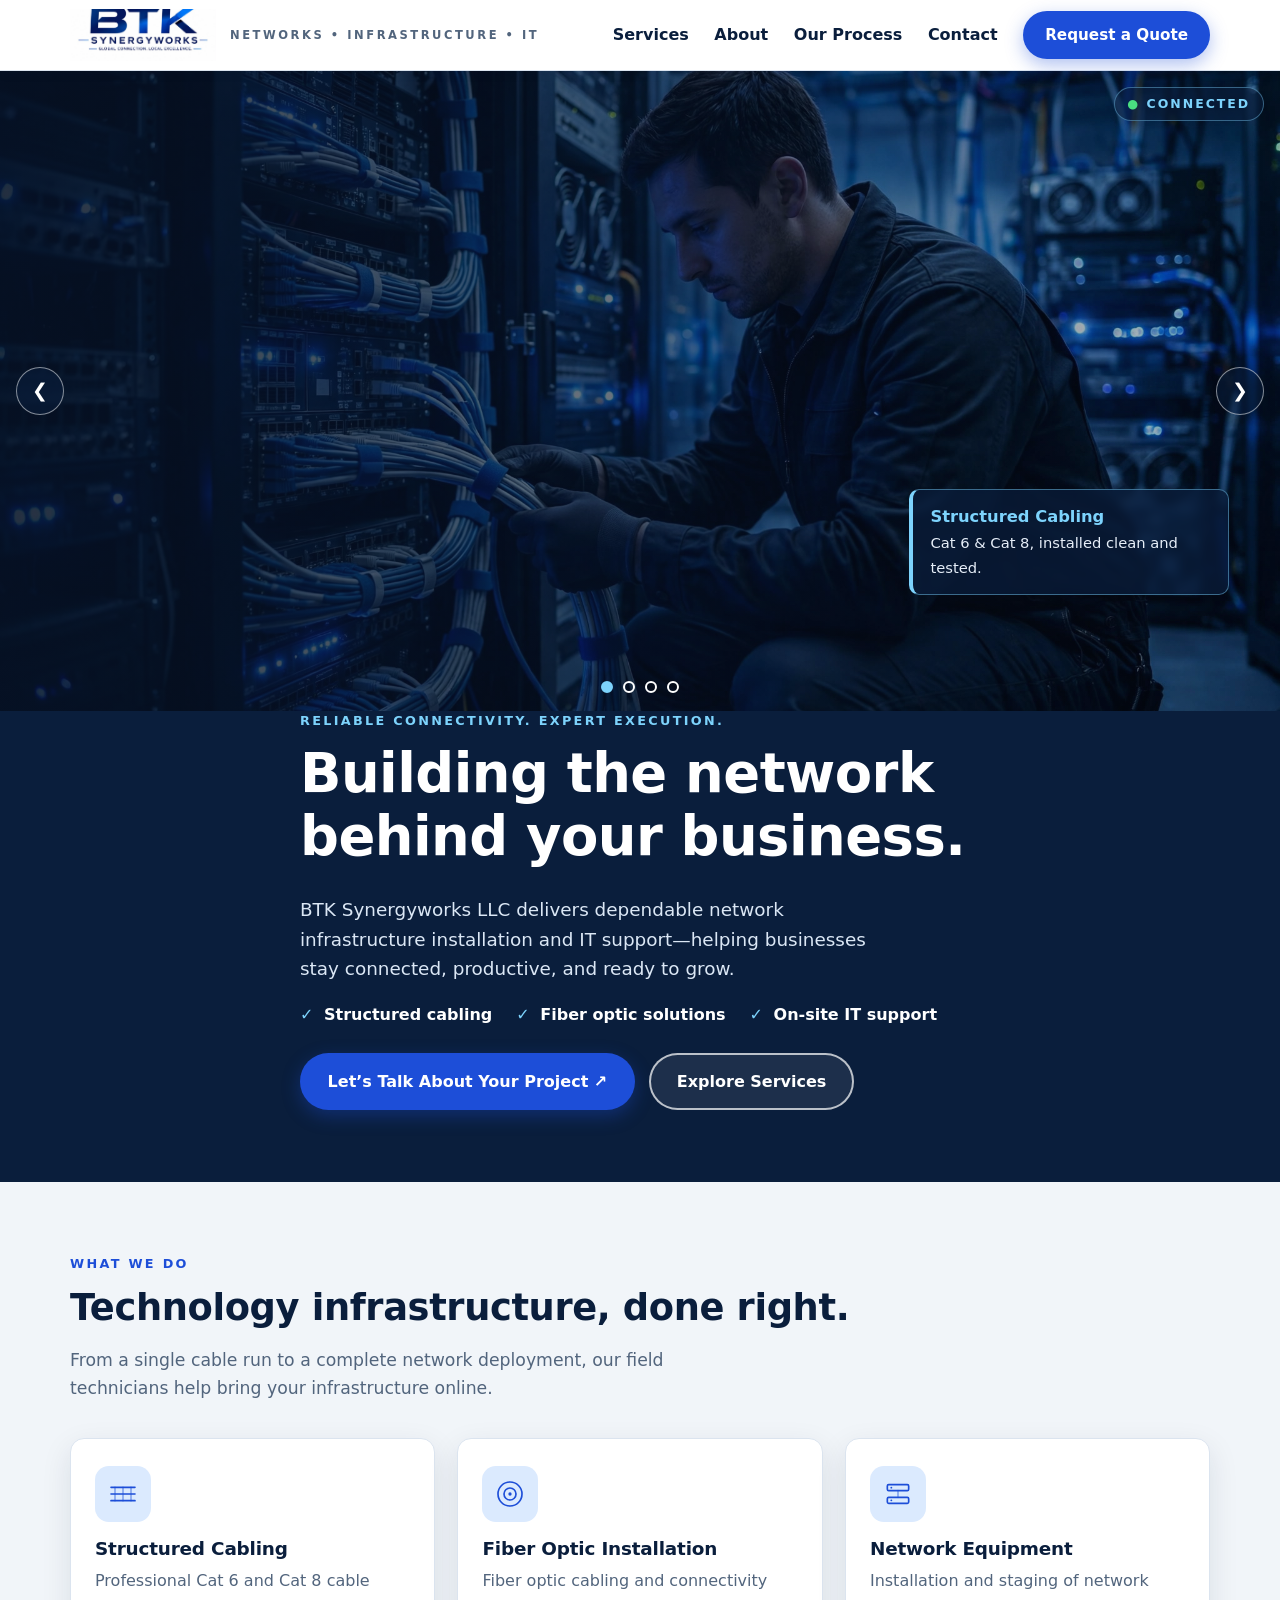
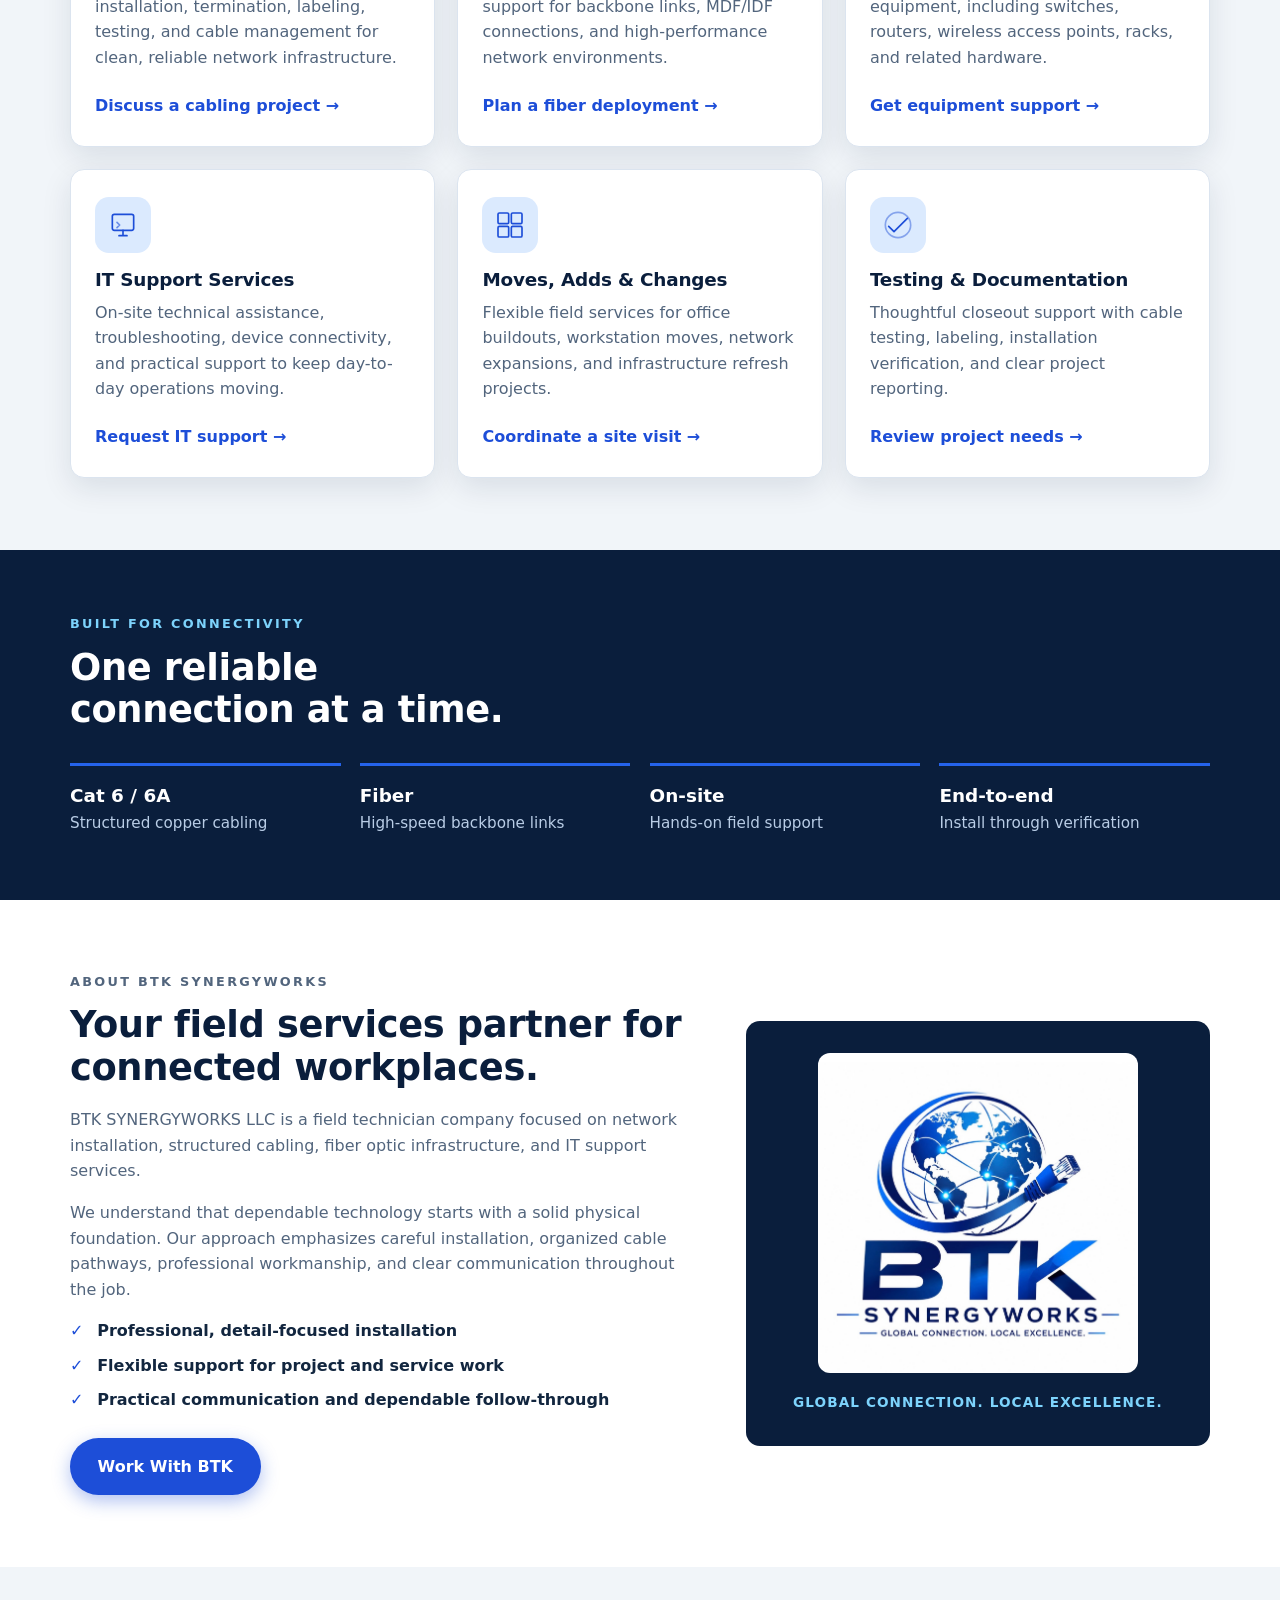
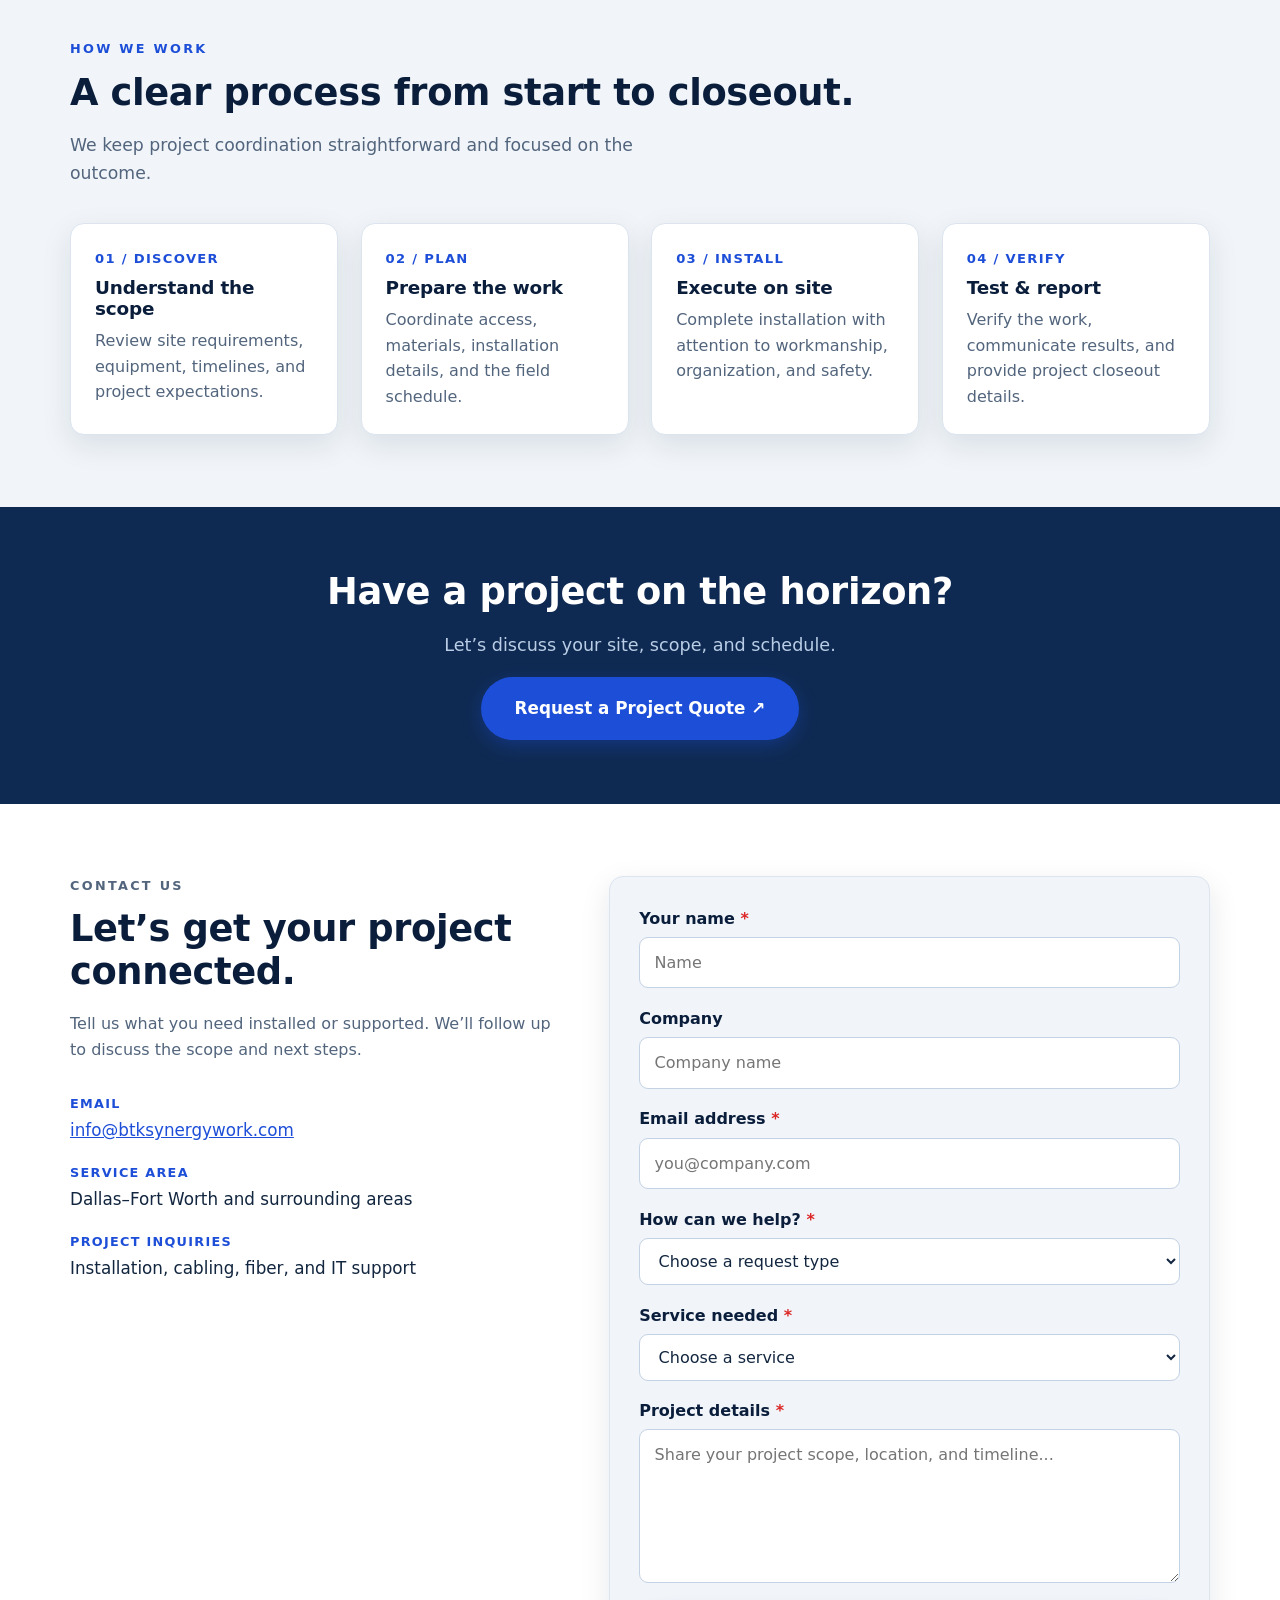
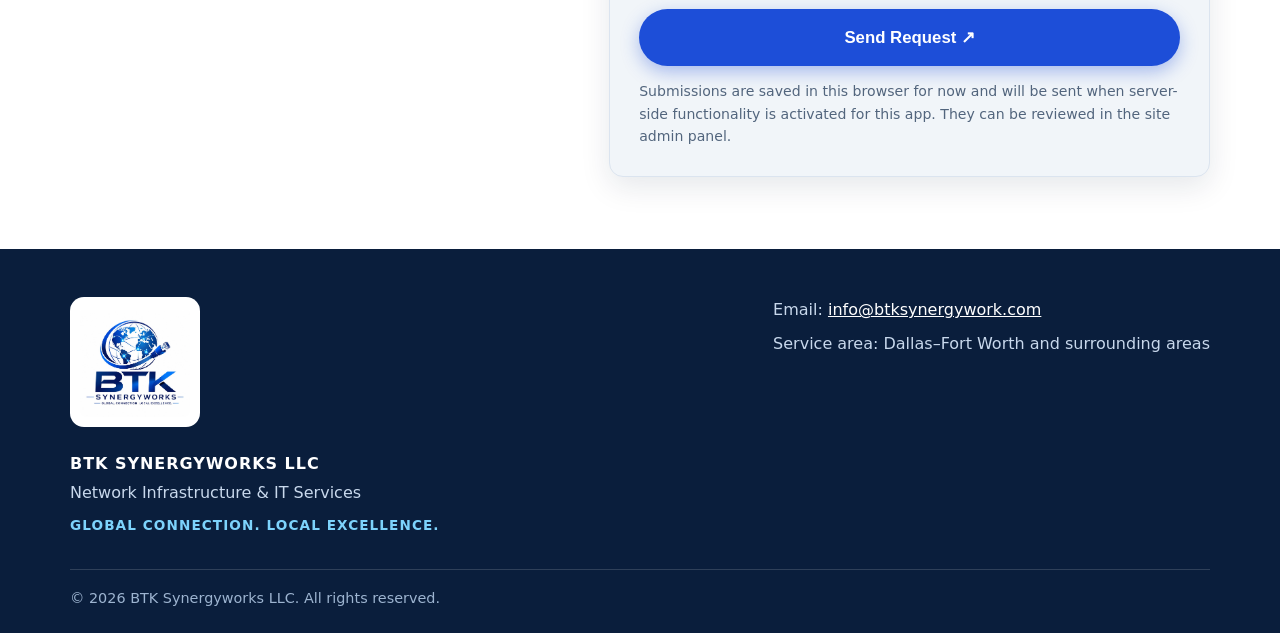
==== index.html @ c9b776c2 "Initial commit: BTK Synergy Works static site" ====
<!DOCTYPE html>
<html lang="en">
<head>
  <meta charset="UTF-8">
  <meta name="viewport" content="width=device-width, initial-scale=1.0">
  <title>BTK Synergyworks LLC | Network Infrastructure &amp; IT Services — Dallas–Fort Worth</title>
  <meta name="description" content="BTK Synergyworks LLC delivers dependable network infrastructure installation and IT support in Dallas–Fort Worth: structured cabling (Cat 6 &amp; Cat 8), fiber optic installation, network equipment, on-site IT support, and office moves — building the network behind your business.">
  <link rel="canonical" href="https://btk.onrender.com/">
  <meta name="robots" content="index, follow">
  <meta name="theme-color" content="#0a1e3c">
  <!-- Open Graph -->
  <meta property="og:type" content="website">
  <meta property="og:site_name" content="BTK Synergyworks LLC">
  <meta property="og:title" content="BTK Synergyworks LLC | Network Infrastructure &amp; IT Services">
  <meta property="og:description" content="Reliable connectivity. Expert execution. Structured cabling, fiber optic installation, network equipment, and on-site IT support for businesses in Dallas–Fort Worth.">
  <meta property="og:url" content="https://btk.onrender.com/">
  <meta property="og:image" content="https://btk.onrender.com/assets/btk-logo.jpg">
  <meta property="og:image:alt" content="BTK Synergyworks logo — globe with network nodes and an ethernet plug">
  <!-- Twitter -->
  <meta name="twitter:card" content="summary_large_image">
  <meta name="twitter:title" content="BTK Synergyworks LLC | Network Infrastructure &amp; IT Services">
  <meta name="twitter:description" content="Reliable connectivity. Expert execution. Structured cabling, fiber optic installation, network equipment, and on-site IT support for businesses in Dallas–Fort Worth.">
  <meta name="twitter:image" content="https://btk.onrender.com/assets/btk-logo.jpg">
  <!-- Icons -->
  <link rel="icon" type="image/png" sizes="48x48" href="/assets/favicon.png">
  <link rel="apple-touch-icon" sizes="180x180" href="/assets/apple-touch-icon.png">
  <!-- Hero image preload (first carousel slide) -->
  <link rel="preload" as="image" href="/assets/hero-cabling.jpg">
  <link rel="stylesheet" href="/styles.css">
  <script type="application/ld+json">
  {
    "@context": "https://schema.org",
    "@type": "ProfessionalService",
    "name": "BTK Synergyworks LLC",
    "description": "Network infrastructure installation and IT support: structured cabling, fiber optic installation, network equipment installation, on-site IT support, moves/adds/changes, and testing & documentation.",
    "url": "https://btk.onrender.com/",
    "email": "info@btksynergywork.com",
    "areaServed": {
      "@type": "City",
      "name": "Dallas–Fort Worth"
    },
    "serviceType": [
      "Structured Cabling",
      "Fiber Optic Installation",
      "Network Equipment Installation",
      "IT Support Services",
      "Moves, Adds & Changes",
      "Testing & Documentation"
    ],
    "slogan": "Global Connection. Local Excellence."
  }
  </script>
</head>
<body>
  <a class="skip-link" href="#home">Skip to content</a>

  <!-- ============ HEADER ============ -->
  <header class="site-header" id="top">
    <div class="container header-inner">
      <a class="brand" href="#home" aria-label="BTK Synergyworks — back to top">
        <img src="/assets/btk-logo-header.png" alt="BTK Synergyworks — Global Connection. Local Excellence." width="258" height="92">
        <span class="brand-tagline">Networks &bull; Infrastructure &bull; IT</span>
      </a>
      <button class="nav-toggle" type="button" aria-expanded="false" aria-controls="main-nav" aria-label="Toggle navigation">
        <span></span><span></span><span></span>
      </button>
      <nav class="main-nav" id="main-nav" aria-label="Main navigation">
        <a href="#services">Services</a>
        <a href="#about">About</a>
        <a href="#process">Our Process</a>
        <a href="#contact">Contact</a>
        <a class="btn btn-primary nav-cta" href="#contact">Request a Quote</a>
      </nav>
    </div>
  </header>

  <!-- ============ HERO / CAROUSEL ============ -->
  <section class="hero" id="home" aria-label="Introduction">
    <div class="carousel" id="hero-carousel" aria-roledescription="carousel" aria-label="BTK Synergyworks services in pictures">
      <div class="carousel-track" id="carousel-track">
        <figure class="carousel-slide is-active" data-slide="0" aria-roledescription="slide" aria-label="1 of 4">
          <img src="/assets/hero-cabling.jpg" alt="Technician installing structured cabling in a modern data room" width="2048" height="1152" fetchpriority="high">
          <figcaption class="slide-callout">
            <strong>Structured Cabling</strong>
            <span>Cat 6 &amp; Cat 8, installed clean and tested.</span>
          </figcaption>
        </figure>
        <figure class="carousel-slide" data-slide="1" aria-roledescription="slide" aria-label="2 of 4">
          <img src="/assets/hero-fiber.jpg" alt="Glowing fiber optic cables with blue light streaks" width="2048" height="1152" loading="lazy">
          <figcaption class="slide-callout">
            <strong>Fiber Optic Installation</strong>
            <span>High-speed backbone links, done right.</span>
          </figcaption>
        </figure>
        <figure class="carousel-slide" data-slide="2" aria-roledescription="slide" aria-label="3 of 4">
          <img src="/assets/hero-racks.jpg" alt="Network server racks with blinking equipment" width="2048" height="1152" loading="lazy">
          <figcaption class="slide-callout">
            <strong>Network Equipment</strong>
            <span>Switches, routers &amp; access points, staged and installed.</span>
          </figcaption>
        </figure>
        <figure class="carousel-slide" data-slide="3" aria-roledescription="slide" aria-label="4 of 4">
          <img src="/assets/hero-support.jpg" alt="IT support technician helping a colleague at a workstation" width="1920" height="1080" loading="lazy">
          <figcaption class="slide-callout">
            <strong>IT Support Services</strong>
            <span>On-site help that keeps work moving.</span>
          </figcaption>
        </figure>
      </div>
      <button class="carousel-arrow carousel-prev" type="button" aria-label="Previous slide">&#10094;</button>
      <button class="carousel-arrow carousel-next" type="button" aria-label="Next slide">&#10095;</button>
      <div class="carousel-dots" role="tablist" aria-label="Choose slide">
        <button type="button" class="carousel-dot is-active" role="tab" aria-selected="true" aria-label="Slide 1: Structured Cabling" data-slide="0"></button>
        <button type="button" class="carousel-dot" role="tab" aria-selected="false" aria-label="Slide 2: Fiber Optic Installation" data-slide="1"></button>
        <button type="button" class="carousel-dot" role="tab" aria-selected="false" aria-label="Slide 3: Network Equipment" data-slide="2"></button>
        <button type="button" class="carousel-dot" role="tab" aria-selected="false" aria-label="Slide 4: IT Support Services" data-slide="3"></button>
      </div>
      <div class="carousel-status" aria-live="polite">
        <span class="connected-dot" aria-hidden="true">&#9679;</span> CONNECTED
      </div>
    </div>

    <div class="hero-content container">
      <p class="eyebrow eyebrow-light">Reliable connectivity. Expert execution.</p>
      <h1>Building the network behind your business.</h1>
      <p class="hero-intro">BTK Synergyworks LLC delivers dependable network infrastructure installation and IT support&mdash;helping businesses stay connected, productive, and ready to grow.</p>
      <ul class="hero-checklist">
        <li>Structured cabling</li>
        <li>Fiber optic solutions</li>
        <li>On-site IT support</li>
      </ul>
      <div class="hero-actions">
        <a class="btn btn-primary" href="#contact">Let&rsquo;s Talk About Your Project &#8599;</a>
        <a class="btn btn-ghost" href="#services">Explore Services</a>
      </div>
    </div>
  </section>

  <!-- ============ SERVICES ============ -->
  <section class="section services" id="services" aria-labelledby="services-heading">
    <div class="container">
      <p class="eyebrow">What we do</p>
      <h2 id="services-heading">Technology infrastructure, done right.</h2>
      <p class="section-intro">From a single cable run to a complete network deployment, our field technicians help bring your infrastructure online.</p>

      <div class="service-grid">
        <article class="service-card">
          <div class="service-icon" aria-hidden="true">
            <svg viewBox="0 0 48 48" fill="none" stroke="currentColor" stroke-width="2.5" stroke-linecap="round" stroke-linejoin="round"><path d="M6 14h36M6 24h36M6 34h36"/><path d="M12 14v20M24 14v20M36 14v20" opacity=".45"/></svg>
          </div>
          <h3>Structured Cabling</h3>
          <p>Professional Cat 6 and Cat 8 cable installation, termination, labeling, testing, and cable management for clean, reliable network infrastructure.</p>
          <a class="text-link" href="#contact">Discuss a cabling project &rarr;</a>
        </article>

        <article class="service-card">
          <div class="service-icon" aria-hidden="true">
            <svg viewBox="0 0 48 48" fill="none" stroke="currentColor" stroke-width="2.5" stroke-linecap="round" stroke-linejoin="round"><circle cx="24" cy="24" r="18"/><circle cx="24" cy="24" r="9"/><circle cx="24" cy="24" r="2.5" fill="currentColor" stroke="none"/></svg>
          </div>
          <h3>Fiber Optic Installation</h3>
          <p>Fiber optic cabling and connectivity support for backbone links, MDF/IDF connections, and high-performance network environments.</p>
          <a class="text-link" href="#contact">Plan a fiber deployment &rarr;</a>
        </article>

        <article class="service-card">
          <div class="service-icon" aria-hidden="true">
            <svg viewBox="0 0 48 48" fill="none" stroke="currentColor" stroke-width="2.5" stroke-linecap="round" stroke-linejoin="round"><rect x="8" y="10" width="32" height="9" rx="2"/><rect x="8" y="29" width="32" height="9" rx="2"/><circle cx="14" cy="14.5" r="1.4" fill="currentColor" stroke="none"/><circle cx="14" cy="33.5" r="1.4" fill="currentColor" stroke="none"/><path d="M24 19v10" opacity=".45"/></svg>
          </div>
          <h3>Network Equipment</h3>
          <p>Installation and staging of network equipment, including switches, routers, wireless access points, racks, and related hardware.</p>
          <a class="text-link" href="#contact">Get equipment support &rarr;</a>
        </article>

        <article class="service-card">
          <div class="service-icon" aria-hidden="true">
            <svg viewBox="0 0 48 48" fill="none" stroke="currentColor" stroke-width="2.5" stroke-linecap="round" stroke-linejoin="round"><rect x="8" y="8" width="32" height="24" rx="3"/><path d="M18 40h12M24 32v8"/><path d="M15 20l4 4-4 4" opacity=".6"/></svg>
          </div>
          <h3>IT Support Services</h3>
          <p>On-site technical assistance, troubleshooting, device connectivity, and practical support to keep day-to-day operations moving.</p>
          <a class="text-link" href="#contact">Request IT support &rarr;</a>
        </article>

        <article class="service-card">
          <div class="service-icon" aria-hidden="true">
            <svg viewBox="0 0 48 48" fill="none" stroke="currentColor" stroke-width="2.5" stroke-linecap="round" stroke-linejoin="round"><rect x="6" y="6" width="16" height="16" rx="2"/><rect x="26" y="6" width="16" height="16" rx="2"/><rect x="6" y="26" width="16" height="16" rx="2"/><rect x="26" y="26" width="16" height="16" rx="2"/></svg>
          </div>
          <h3>Moves, Adds &amp; Changes</h3>
          <p>Flexible field services for office buildouts, workstation moves, network expansions, and infrastructure refresh projects.</p>
          <a class="text-link" href="#contact">Coordinate a site visit &rarr;</a>
        </article>

        <article class="service-card">
          <div class="service-icon" aria-hidden="true">
            <svg viewBox="0 0 48 48" fill="none" stroke="currentColor" stroke-width="2.5" stroke-linecap="round" stroke-linejoin="round"><path d="M10 26l8 8 20-20"/><circle cx="24" cy="24" r="19" opacity=".45"/></svg>
          </div>
          <h3>Testing &amp; Documentation</h3>
          <p>Thoughtful closeout support with cable testing, labeling, installation verification, and clear project reporting.</p>
          <a class="text-link" href="#contact">Review project needs &rarr;</a>
        </article>
      </div>
    </div>
  </section>

  <!-- ============ FEATURE STRIP ============ -->
  <section class="feature-strip" aria-label="Built for connectivity">
    <div class="container">
      <p class="eyebrow eyebrow-light">Built for connectivity</p>
      <h2>One reliable<br>connection at a time.</h2>
      <ul class="feature-list">
        <li><strong>Cat 6 / 6A</strong><span>Structured copper cabling</span></li>
        <li><strong>Fiber</strong><span>High-speed backbone links</span></li>
        <li><strong>On-site</strong><span>Hands-on field support</span></li>
        <li><strong>End-to-end</strong><span>Install through verification</span></li>
      </ul>
    </div>
  </section>

  <!-- ============ ABOUT ============ -->
  <section class="section about" id="about" aria-labelledby="about-heading">
    <div class="container about-grid">
      <div class="about-copy">
        <p class="eyebrow">About BTK Synergyworks</p>
        <h2 id="about-heading">Your field services partner for connected workplaces.</h2>
        <p>BTK SYNERGYWORKS LLC is a field technician company focused on network installation, structured cabling, fiber optic infrastructure, and IT support services.</p>
        <p>We understand that dependable technology starts with a solid physical foundation. Our approach emphasizes careful installation, organized cable pathways, professional workmanship, and clear communication throughout the job.</p>
        <ul class="check-list">
          <li>Professional, detail-focused installation</li>
          <li>Flexible support for project and service work</li>
          <li>Practical communication and dependable follow-through</li>
        </ul>
        <a class="btn btn-primary" href="#contact">Work With BTK</a>
      </div>
      <div class="about-visual" aria-hidden="true">
        <img class="about-logo" src="/assets/btk-logo.jpg" alt="" width="516" height="516">
        <p class="about-motto">Global Connection. Local Excellence.</p>
      </div>
    </div>
  </section>

  <!-- ============ PROCESS ============ -->
  <section class="section process" id="process" aria-labelledby="process-heading">
    <div class="container">
      <p class="eyebrow">How we work</p>
      <h2 id="process-heading">A clear process from start to closeout.</h2>
      <p class="section-intro">We keep project coordination straightforward and focused on the outcome.</p>
      <ol class="process-steps">
        <li>
          <p class="step-no">01 / Discover</p>
          <h3>Understand the scope</h3>
          <p>Review site requirements, equipment, timelines, and project expectations.</p>
        </li>
        <li>
          <p class="step-no">02 / Plan</p>
          <h3>Prepare the work</h3>
          <p>Coordinate access, materials, installation details, and the field schedule.</p>
        </li>
        <li>
          <p class="step-no">03 / Install</p>
          <h3>Execute on site</h3>
          <p>Complete installation with attention to workmanship, organization, and safety.</p>
        </li>
        <li>
          <p class="step-no">04 / Verify</p>
          <h3>Test &amp; report</h3>
          <p>Verify the work, communicate results, and provide project closeout details.</p>
        </li>
      </ol>
    </div>
  </section>

  <!-- ============ QUOTE BANNER ============ -->
  <section class="quote-banner" aria-label="Request a project quote">
    <div class="container">
      <h2>Have a project on the horizon?</h2>
      <p>Let&rsquo;s discuss your site, scope, and schedule.</p>
      <a class="btn btn-primary btn-large" href="#contact">Request a Project Quote &#8599;</a>
    </div>
  </section>

  <!-- ============ CONTACT ============ -->
  <section class="section contact" id="contact" aria-labelledby="contact-heading">
    <div class="container contact-grid">
      <div class="contact-copy">
        <p class="eyebrow">Contact us</p>
        <h2 id="contact-heading">Let&rsquo;s get your project connected.</h2>
        <p>Tell us what you need installed or supported. We&rsquo;ll follow up to discuss the scope and next steps.</p>
        <dl class="contact-info">
          <div>
            <dt>Email</dt>
            <dd><a href="mailto:info@btksynergywork.com">info@btksynergywork.com</a></dd>
          </div>
          <div>
            <dt>Service area</dt>
            <dd>Dallas&ndash;Fort Worth and surrounding areas</dd>
          </div>
          <div>
            <dt>Project inquiries</dt>
            <dd>Installation, cabling, fiber, and IT support</dd>
          </div>
        </dl>
      </div>

      <div class="form-wrap">
        <!-- Submission popup: appears above the form after a successful submit -->
        <div class="submit-popup" id="submit-popup" role="dialog" aria-modal="false" aria-labelledby="submit-popup-title" hidden>
          <div class="submit-popup-card">
            <button class="popup-close" type="button" id="popup-close" aria-label="Close">&times;</button>
            <h3 id="submit-popup-title">Request received</h3>
            <p class="popup-note">This is what will be submitted when server-side functionality is activated for this app.</p>
            <dl class="popup-summary" id="popup-summary"></dl>
          </div>
        </div>

        <form id="contact-form" novalidate>
          <div class="field">
            <label for="f-name">Your name <span class="required" aria-hidden="true">*</span></label>
            <input type="text" id="f-name" name="name" placeholder="Name" required autocomplete="name">
            <p class="field-error" id="err-name" hidden>Please enter your name.</p>
          </div>
          <div class="field">
            <label for="f-company">Company</label>
            <input type="text" id="f-company" name="company" placeholder="Company name" autocomplete="organization">
          </div>
          <div class="field">
            <label for="f-email">Email address <span class="required" aria-hidden="true">*</span></label>
            <input type="email" id="f-email" name="email" placeholder="you@company.com" required autocomplete="email">
            <p class="field-error" id="err-email" hidden>Please enter a valid email address.</p>
          </div>
          <div class="field">
            <label for="f-type">How can we help? <span class="required" aria-hidden="true">*</span></label>
            <select id="f-type" name="requestType" required>
              <option value="" disabled selected>Choose a request type</option>
              <option value="Request a quote">Request a quote</option>
              <option value="Project inquiry">Project inquiry</option>
            </select>
            <p class="field-error" id="err-type" hidden>Please choose a request type.</p>
          </div>
          <div class="field">
            <label for="f-service">Service needed <span class="required" aria-hidden="true">*</span></label>
            <select id="f-service" name="service" required>
              <option value="" disabled selected>Choose a service</option>
              <option value="Structured cabling">Structured cabling</option>
              <option value="Fiber optic installation">Fiber optic installation</option>
              <option value="Network equipment installation">Network equipment installation</option>
              <option value="IT support">IT support</option>
              <option value="Other / multiple services">Other / multiple services</option>
            </select>
            <p class="field-error" id="err-service" hidden>Please choose a service.</p>
          </div>
          <div class="field">
            <label for="f-details">Project details <span class="required" aria-hidden="true">*</span></label>
            <textarea id="f-details" name="details" rows="5" placeholder="Share your project scope, location, and timeline..." required></textarea>
            <p class="field-error" id="err-details" hidden>Please share a few project details.</p>
          </div>
          <button class="btn btn-primary btn-large btn-block" type="submit">Send Request &#8599;</button>
          <p class="form-note">Submissions are saved in this browser for now and will be sent when server-side functionality is activated for this app. They can be reviewed in the site admin panel.</p>
        </form>
      </div>
    </div>
  </section>

  <!-- ============ FOOTER ============ -->
  <footer class="site-footer">
    <div class="container footer-inner">
      <div class="footer-brand">
        <span class="footer-logo-tile"><img src="/assets/btk-logo.jpg" alt="BTK Synergyworks logo" width="120" height="120"></span>
        <p class="footer-name">BTK SYNERGYWORKS LLC</p>
        <p class="footer-tag">Network Infrastructure &amp; IT Services</p>
        <p class="footer-motto">Global Connection. Local Excellence.</p>
      </div>
      <div class="footer-contact">
        <p>Email: <a href="mailto:info@btksynergywork.com">info@btksynergywork.com</a></p>
        <p>Service area: Dallas&ndash;Fort Worth and surrounding areas</p>
      </div>
    </div>
    <div class="container footer-legal">
      <p>&copy; 2026 BTK Synergyworks LLC. All rights reserved.</p>
    </div>
  </footer>

  <script src="/main.js" defer></script>
</body>
</html>
---- styles.css ----
/* BTK Synergyworks LLC — btk.onrender.com
   Palette: deep navy #0a1e3c, navy #0f2a52, royal blue #1d4ed8 / #2563eb,
   sky accent #7dd3fc, page background #f1f5f9, borders #dbe4ef. */
:root {
  --navy: #0a1e3c;
  --navy-2: #0f2a52;
  --navy-3: #123a6d;
  --royal: #1d4ed8;
  --royal-2: #2563eb;
  --sky: #7dd3fc;
  --sky-soft: #dbeafe;
  --ink: #12263f;
  --muted: #52657d;
  --page: #f1f5f9;
  --card: #ffffff;
  --line: #dbe4ef;
  --radius: 14px;
  --shadow: 0 10px 30px rgba(10, 30, 60, 0.10);
  --font: "Segoe UI", system-ui, -apple-system, "Helvetica Neue", Arial, sans-serif;
}
* { box-sizing: border-box; }
html { scroll-behavior: smooth; }
body {
  margin: 0;
  font-family: var(--font);
  color: var(--ink);
  background: var(--page);
  line-height: 1.6;
  -webkit-text-size-adjust: 100%;
}
img { max-width: 100%; height: auto; display: block; }
a { color: var(--royal); }
h1, h2, h3 { line-height: 1.15; margin: 0 0 0.5em; color: var(--navy); letter-spacing: -0.01em; }
h1 { font-size: clamp(2.1rem, 5.2vw, 3.4rem); }
h2 { font-size: clamp(1.6rem, 3.4vw, 2.3rem); }
h3 { font-size: 1.15rem; }
p { margin: 0 0 1em; }
.container { width: min(1140px, 92%); margin: 0 auto; }
.section { padding: 4.5rem 0; }
.section-intro { color: var(--muted); max-width: 640px; font-size: 1.08rem; }
.eyebrow {
  text-transform: uppercase;
  letter-spacing: 0.18em;
  font-weight: 700;
  font-size: 0.8rem;
  color: var(--royal);
  margin: 0 0 0.75rem;
}
.eyebrow-light { color: var(--sky); }
.skip-link {
  position: absolute; left: -999px; top: 0;
  background: var(--navy); color: #fff; padding: 0.6rem 1rem; z-index: 200;
}
.skip-link:focus { left: 0.5rem; top: 0.5rem; }

/* Buttons */
.btn {
  display: inline-block;
  padding: 0.85rem 1.6rem;
  border-radius: 999px;
  font-weight: 700;
  font-size: 1rem;
  text-decoration: none;
  border: 2px solid transparent;
  cursor: pointer;
  transition: transform 0.15s ease, box-shadow 0.15s ease, background 0.15s ease;
  text-align: center;
}
.btn-primary { background: var(--royal); color: #fff; box-shadow: 0 6px 18px rgba(29, 78, 216, 0.35); }
.btn-primary:hover, .btn-primary:focus-visible { background: var(--royal-2); transform: translateY(-2px); }
.btn-ghost { border-color: rgba(255, 255, 255, 0.7); color: #fff; background: rgba(255, 255, 255, 0.08); }
.btn-ghost:hover, .btn-ghost:focus-visible { background: rgba(255, 255, 255, 0.18); }
.btn-large { padding: 1rem 2rem; font-size: 1.05rem; }
.btn-block { width: 100%; }
.text-link { font-weight: 700; text-decoration: none; }
.text-link:hover { text-decoration: underline; }
:focus-visible { outline: 3px solid var(--sky); outline-offset: 2px; }

/* Header */
.site-header {
  position: sticky; top: 0; z-index: 100;
  background: #fff;
  border-bottom: 1px solid var(--line);
  box-shadow: 0 2px 12px rgba(10, 30, 60, 0.06);
}
.header-inner {
  display: flex; align-items: center; justify-content: space-between;
  gap: 1rem; padding-top: 0.55rem; padding-bottom: 0.55rem;
}
.brand { display: flex; align-items: center; gap: 0.85rem; text-decoration: none; }
.brand img { height: 52px; width: auto; }
.brand-tagline {
  font-size: 0.72rem; letter-spacing: 0.22em; text-transform: uppercase;
  color: var(--muted); font-weight: 700; white-space: nowrap;
}
.main-nav { display: flex; align-items: center; gap: 1.6rem; }
.main-nav a:not(.btn) { color: var(--navy); text-decoration: none; font-weight: 600; }
.main-nav a:not(.btn):hover { color: var(--royal); }
.nav-cta { padding: 0.6rem 1.25rem; font-size: 0.95rem; }
.nav-toggle {
  display: none; background: none; border: none; cursor: pointer;
  width: 44px; height: 44px; padding: 10px;
}
.nav-toggle span { display: block; height: 3px; background: var(--navy); margin: 5px 0; border-radius: 2px; }

/* Hero + carousel */
.hero { position: relative; background: var(--navy); color: #fff; overflow: hidden; }
.carousel { position: relative; height: clamp(420px, 72vh, 640px); }
.carousel-track { position: absolute; inset: 0; }
.carousel-slide {
  position: absolute; inset: 0; margin: 0;
  opacity: 0; transition: opacity 0.9s ease;
  pointer-events: none;
}
.carousel-slide.is-active { opacity: 1; pointer-events: auto; z-index: 1; }
.carousel-slide img { width: 100%; height: 100%; object-fit: cover; }
.carousel-slide::after {
  content: ""; position: absolute; inset: 0;
  background: linear-gradient(90deg, rgba(6, 18, 38, 0.88) 0%, rgba(6, 18, 38, 0.55) 55%, rgba(6, 18, 38, 0.25) 100%);
}
.slide-callout {
  position: absolute; right: 4%; bottom: 18%; z-index: 2;
  background: rgba(10, 30, 60, 0.72);
  border: 1px solid rgba(125, 211, 252, 0.45);
  border-left: 4px solid var(--sky);
  backdrop-filter: blur(4px);
  border-radius: 10px;
  padding: 0.85rem 1.1rem;
  max-width: 320px;
  color: #fff;
}
.slide-callout strong { display: block; font-size: 1.02rem; color: var(--sky); }
.slide-callout span { font-size: 0.92rem; color: #e6eef8; }
.carousel-arrow {
  position: absolute; top: 50%; transform: translateY(-50%); z-index: 3;
  width: 48px; height: 48px; border-radius: 50%;
  border: 1px solid rgba(255, 255, 255, 0.5);
  background: rgba(10, 30, 60, 0.55); color: #fff;
  font-size: 1.2rem; cursor: pointer;
}
.carousel-arrow:hover { background: var(--royal); }
.carousel-prev { left: 16px; }
.carousel-next { right: 16px; }
.carousel-dots {
  position: absolute; bottom: 18px; left: 50%; transform: translateX(-50%);
  display: flex; gap: 10px; z-index: 3;
}
.carousel-dot {
  width: 12px; height: 12px; border-radius: 50%;
  border: 2px solid #fff; background: transparent; cursor: pointer; padding: 0;
}
.carousel-dot.is-active { background: var(--sky); border-color: var(--sky); }
.carousel-status {
  position: absolute; top: 16px; right: 16px; z-index: 3;
  background: rgba(10, 30, 60, 0.6); color: var(--sky);
  font-size: 0.78rem; font-weight: 700; letter-spacing: 0.16em;
  padding: 0.4rem 0.8rem; border-radius: 999px;
  border: 1px solid rgba(125, 211, 252, 0.4);
}
.connected-dot { color: #4ade80; }
.hero-content {
  position: relative; z-index: 4;
  margin-top: -clamp(300px, 46vh, 430px);
  padding-bottom: 4.5rem;
  max-width: 680px;
}
.hero-content h1 { color: #fff; }
.hero-intro { color: #dbe7f5; font-size: 1.15rem; max-width: 600px; }
.hero-checklist {
  list-style: none; margin: 0 0 1.6rem; padding: 0;
  display: flex; flex-wrap: wrap; gap: 0.5rem 1.5rem;
}
.hero-checklist li { color: #fff; font-weight: 600; padding-left: 1.5rem; position: relative; }
.hero-checklist li::before {
  content: "\2713"; position: absolute; left: 0; top: 0;
  color: var(--sky); font-weight: 800;
}
.hero-actions { display: flex; flex-wrap: wrap; gap: 0.9rem; }

/* Services */
.services { background: var(--page); }
.service-grid {
  display: grid; grid-template-columns: repeat(3, 1fr); gap: 1.4rem;
  margin-top: 2.2rem;
}
.service-card {
  background: var(--card); border: 1px solid var(--line);
  border-radius: var(--radius); padding: 1.7rem 1.5rem;
  box-shadow: var(--shadow);
  display: flex; flex-direction: column;
  transition: transform 0.18s ease, box-shadow 0.18s ease;
}
.service-card:hover { transform: translateY(-4px); box-shadow: 0 16px 36px rgba(10, 30, 60, 0.14); }
.service-icon {
  width: 56px; height: 56px; border-radius: 14px;
  background: var(--sky-soft); color: var(--royal);
  display: grid; place-items: center; margin-bottom: 1rem;
}
.service-icon svg { width: 32px; height: 32px; }
.service-card p { color: var(--muted); flex: 1; }
.service-card .text-link { margin-top: 0.4rem; }

/* Feature strip */
.feature-strip {
  background: var(--navy); color: #fff;
  padding: 4rem 0;
}
.feature-strip h2 { color: #fff; }
.feature-list {
  list-style: none; margin: 2rem 0 0; padding: 0;
  display: grid; grid-template-columns: repeat(4, 1fr); gap: 1.2rem;
}
.feature-list li {
  border-top: 3px solid var(--royal-2);
  padding-top: 0.9rem;
}
.feature-list strong { display: block; font-size: 1.15rem; color: #fff; }
.feature-list span { color: #b9cde6; font-size: 0.95rem; }

/* About */
.about { background: #fff; }
.about-grid { display: grid; grid-template-columns: 1.15fr 0.85fr; gap: 3rem; align-items: center; }
.about-copy p { color: var(--muted); }
.check-list { list-style: none; margin: 0 0 1.6rem; padding: 0; }
.check-list li { padding-left: 1.7rem; position: relative; margin-bottom: 0.55rem; font-weight: 600; color: var(--ink); }
.check-list li::before {
  content: "\2713"; position: absolute; left: 0; top: 0;
  color: var(--royal); font-weight: 800;
}
.about-visual {
  background: var(--navy); border-radius: var(--radius);
  padding: 2rem; text-align: center;
}
.about-logo { width: min(320px, 80%); margin: 0 auto; border-radius: 12px; }
.about-motto { color: var(--sky); font-weight: 700; letter-spacing: 0.08em; margin: 1.2rem 0 0; text-transform: uppercase; font-size: 0.85rem; }

/* Process */
.process { background: var(--page); }
.process-steps {
  list-style: none; margin: 2.2rem 0 0; padding: 0;
  display: grid; grid-template-columns: repeat(4, 1fr); gap: 1.4rem;
  counter-reset: step;
}
.process-steps li {
  background: var(--card); border: 1px solid var(--line);
  border-radius: var(--radius); padding: 1.5rem;
  box-shadow: var(--shadow);
}
.step-no {
  color: var(--royal); font-weight: 800; letter-spacing: 0.1em;
  text-transform: uppercase; font-size: 0.82rem; margin-bottom: 0.5rem;
}
.process-steps p:last-child { color: var(--muted); margin-bottom: 0; }

/* Quote banner */
.quote-banner {
  background: var(--navy-2); color: #fff;
  text-align: center; padding: 4rem 0;
}
.quote-banner h2 { color: #fff; }
.quote-banner p { color: #b9cde6; font-size: 1.1rem; }

/* Contact */
.contact { background: #fff; }
.contact-grid { display: grid; grid-template-columns: 0.9fr 1.1fr; gap: 3rem; align-items: start; }
.contact-copy p { color: var(--muted); }
.contact-info { margin: 2rem 0 0; }
.contact-info > div { margin-bottom: 1.2rem; }
.contact-info dt { font-weight: 800; text-transform: uppercase; letter-spacing: 0.1em; font-size: 0.8rem; color: var(--royal); }
.contact-info dd { margin: 0.15rem 0 0; font-size: 1.05rem; }
.form-wrap { position: relative; }
#contact-form {
  background: var(--page); border: 1px solid var(--line);
  border-radius: var(--radius); padding: 1.8rem;
  box-shadow: var(--shadow);
}
.field { margin-bottom: 1.1rem; }
.field label { display: block; font-weight: 700; margin-bottom: 0.35rem; color: var(--navy); }
.required { color: #dc2626; }
.field input, .field select, .field textarea {
  width: 100%; padding: 0.75rem 0.9rem;
  border: 1.5px solid #c3d2e4; border-radius: 9px;
  font: inherit; color: var(--ink); background: #fff;
}
.field input:focus, .field select:focus, .field textarea:focus {
  outline: none; border-color: var(--royal); box-shadow: 0 0 0 3px rgba(29, 78, 216, 0.18);
}
.field input[aria-invalid="true"], .field select[aria-invalid="true"], .field textarea[aria-invalid="true"] {
  border-color: #dc2626;
}
.field-error { color: #b91c1c; font-size: 0.88rem; margin: 0.3rem 0 0; }
.form-note { color: var(--muted); font-size: 0.88rem; margin: 0.9rem 0 0; }

/* Submission popup */
.submit-popup {
  position: absolute; inset: 0; z-index: 20;
  display: flex; align-items: flex-start; justify-content: center;
  padding-top: 1rem;
}
.submit-popup[hidden] { display: none; }
.submit-popup-card {
  position: relative;
  background: #fff; border: 2px solid var(--royal);
  border-radius: var(--radius);
  box-shadow: 0 24px 60px rgba(10, 30, 60, 0.35);
  padding: 1.6rem 1.6rem 1.4rem;
  width: min(520px, 96%);
  max-height: 90%; overflow: auto;
}
.submit-popup-card h3 { color: var(--navy); margin-bottom: 0.4rem; }
.popup-note {
  background: var(--sky-soft); border-left: 4px solid var(--royal);
  padding: 0.7rem 0.9rem; border-radius: 6px;
  font-size: 0.95rem; color: var(--navy);
}
.popup-summary { margin: 0.6rem 0 0; }
.popup-summary > div { display: grid; grid-template-columns: 130px 1fr; gap: 0.5rem; padding: 0.45rem 0; border-bottom: 1px solid var(--line); }
.popup-summary > div:last-child { border-bottom: none; }
.popup-summary dt { font-weight: 700; color: var(--muted); font-size: 0.9rem; }
.popup-summary dd { margin: 0; overflow-wrap: anywhere; white-space: pre-wrap; }
.popup-close {
  position: absolute; top: 0.55rem; right: 0.7rem;
  background: none; border: none; font-size: 1.7rem; line-height: 1;
  color: var(--muted); cursor: pointer; padding: 0.2rem 0.4rem;
}
.popup-close:hover { color: var(--navy); }

/* Footer */
.site-footer { background: var(--navy); color: #c8d8ec; padding: 3rem 0 0; }
.footer-inner {
  display: flex; justify-content: space-between; gap: 2rem; flex-wrap: wrap;
  padding-bottom: 2rem;
}
.footer-logo-tile {
  display: inline-block; background: #fff; border-radius: 14px;
  padding: 10px; margin-bottom: 1rem;
}
.footer-logo-tile img { width: 110px; height: 110px; border-radius: 8px; }
.footer-name { color: #fff; font-weight: 800; letter-spacing: 0.06em; margin: 0; }
.footer-tag { margin: 0.2rem 0; }
.footer-motto { color: var(--sky); font-weight: 700; font-size: 0.85rem; letter-spacing: 0.08em; text-transform: uppercase; margin: 0.6rem 0 0; }
.footer-contact p { margin: 0 0 0.5rem; }
.footer-contact a { color: #fff; }
.footer-legal { border-top: 1px solid rgba(255, 255, 255, 0.15); padding: 1.1rem 0 1.4rem; }
.footer-legal p { margin: 0; font-size: 0.9rem; color: #9db4d0; }

/* Responsive */
@media (max-width: 960px) {
  .service-grid { grid-template-columns: repeat(2, 1fr); }
  .feature-list { grid-template-columns: repeat(2, 1fr); }
  .process-steps { grid-template-columns: repeat(2, 1fr); }
  .about-grid, .contact-grid { grid-template-columns: 1fr; gap: 2rem; }
  .slide-callout { right: 3%; bottom: 14%; max-width: 270px; }
}
@media (max-width: 680px) {
  .section { padding: 3rem 0; }
  .brand-tagline { display: none; }
  .nav-toggle { display: block; }
  .main-nav {
    display: none; position: absolute; top: 100%; left: 0; right: 0;
    background: #fff; flex-direction: column; align-items: flex-start;
    gap: 0; padding: 0.5rem 4% 1rem; border-bottom: 1px solid var(--line);
    box-shadow: 0 12px 24px rgba(10, 30, 60, 0.12);
  }
  .main-nav.is-open { display: flex; }
  .main-nav a { padding: 0.7rem 0; width: 100%; }
  .nav-cta { width: 100%; text-align: center; margin-top: 0.5rem; }
  .service-grid, .feature-list, .process-steps { grid-template-columns: 1fr; }
  .carousel { height: 460px; }
  .slide-callout { display: none; }
  .carousel-arrow { width: 40px; height: 40px; }
  .hero-content { margin-top: -330px; padding-bottom: 3rem; }
  .hero-actions .btn { width: 100%; }
  .popup-summary > div { grid-template-columns: 1fr; gap: 0; }
}
@media (prefers-reduced-motion: reduce) {
  html { scroll-behavior: auto; }
  .carousel-slide { transition: none; }
  * { transition: none !important; }
}
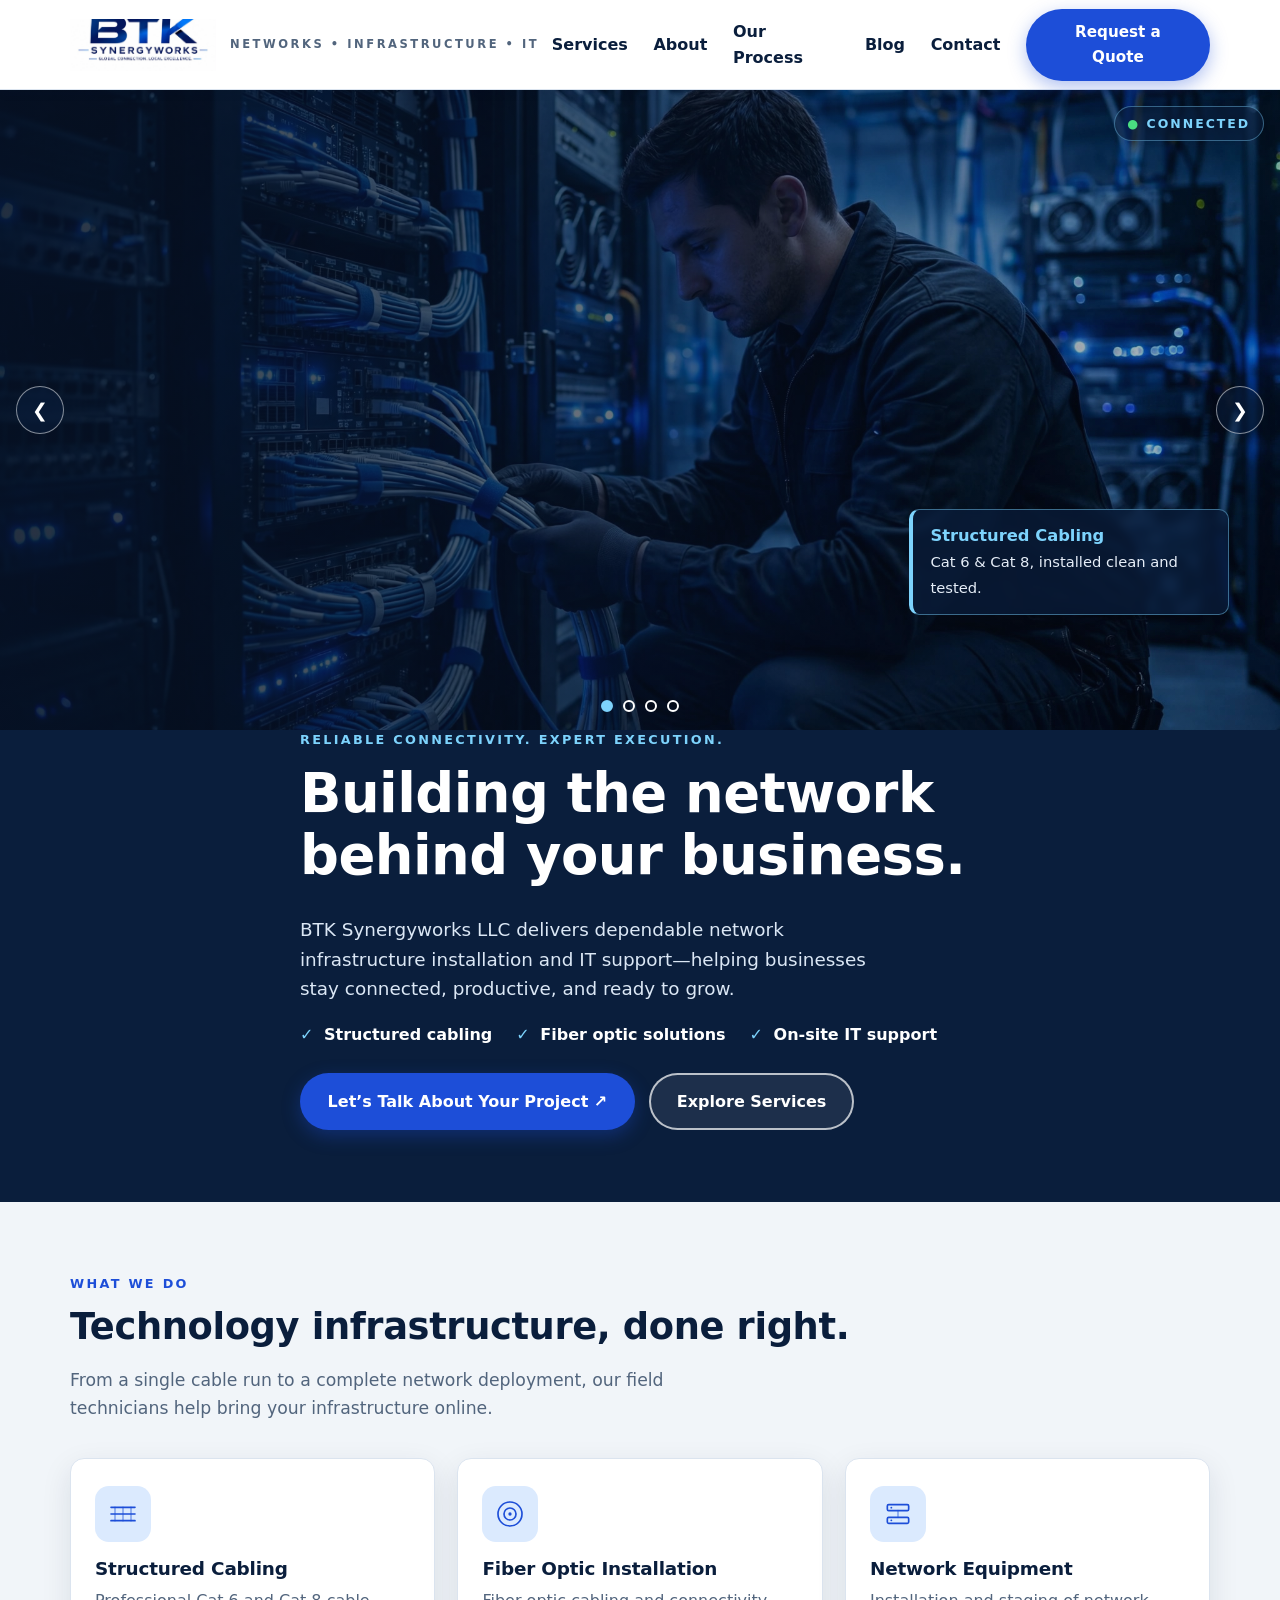
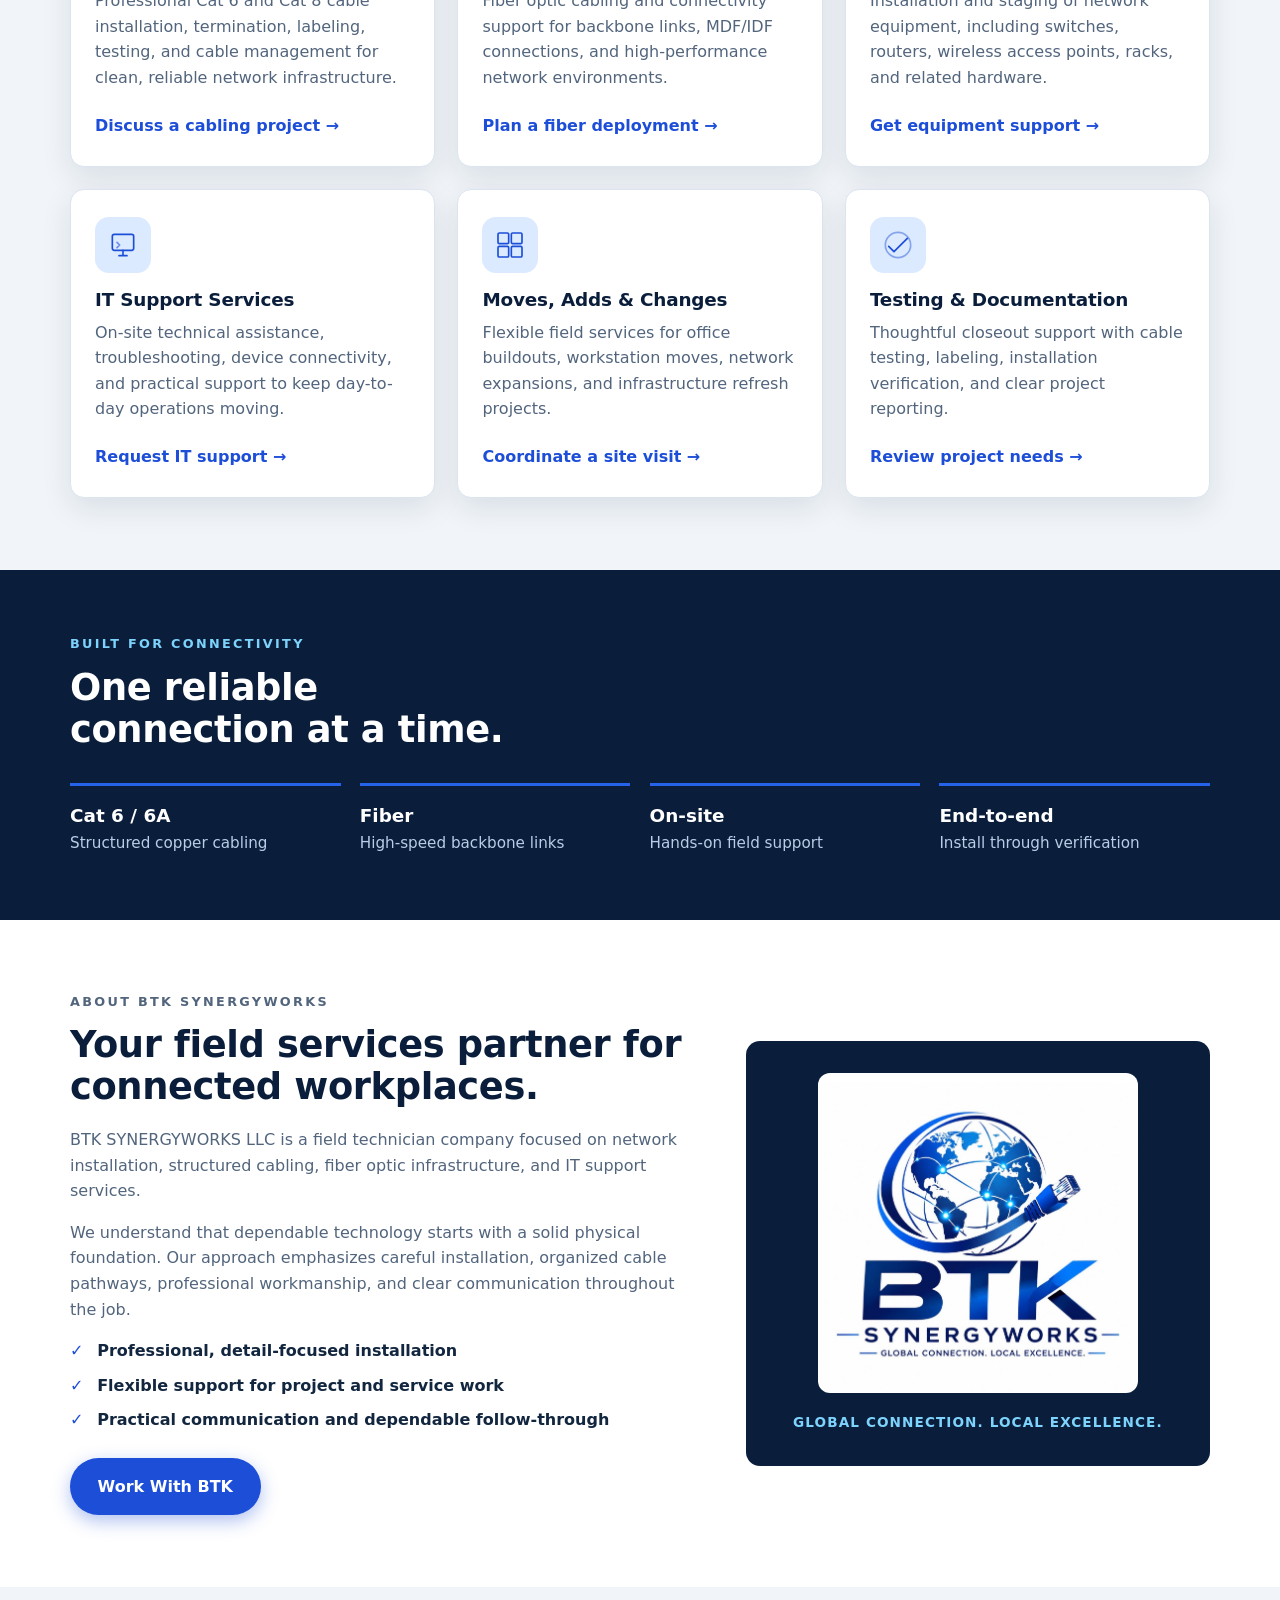
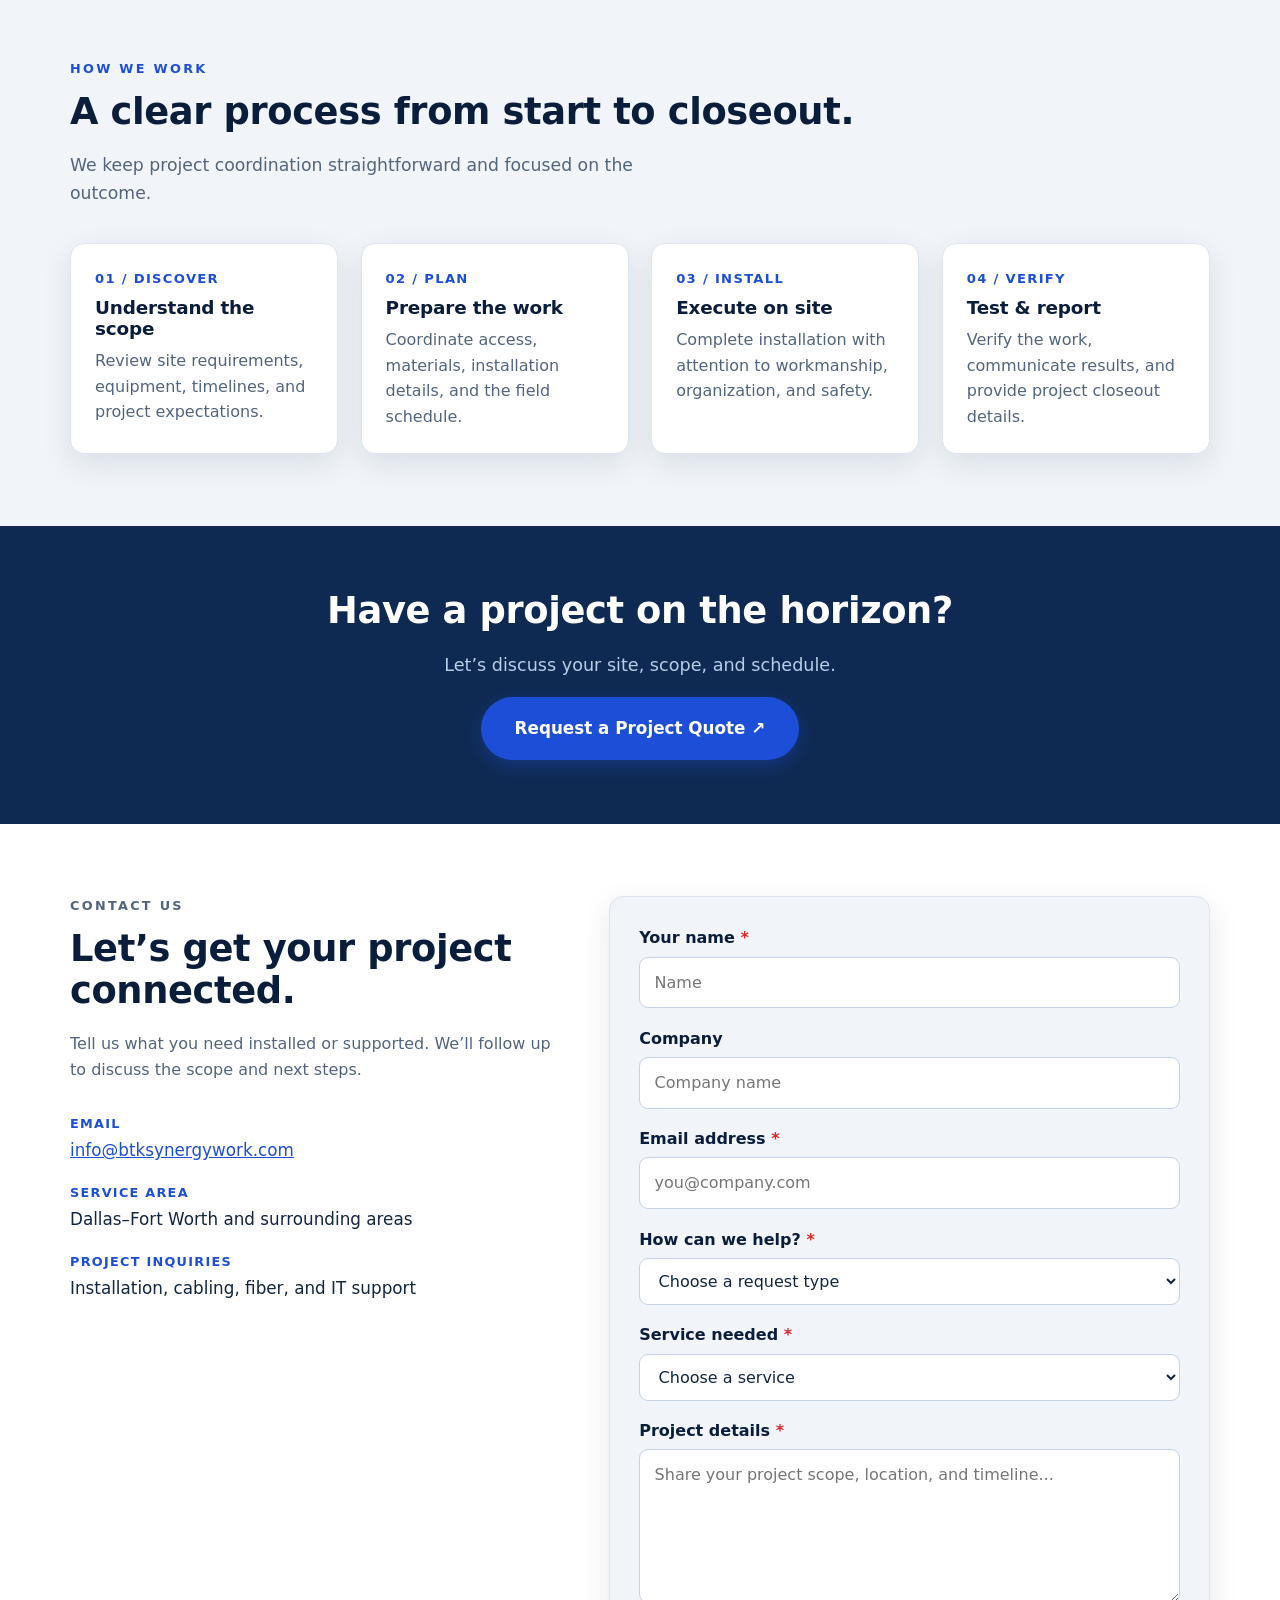
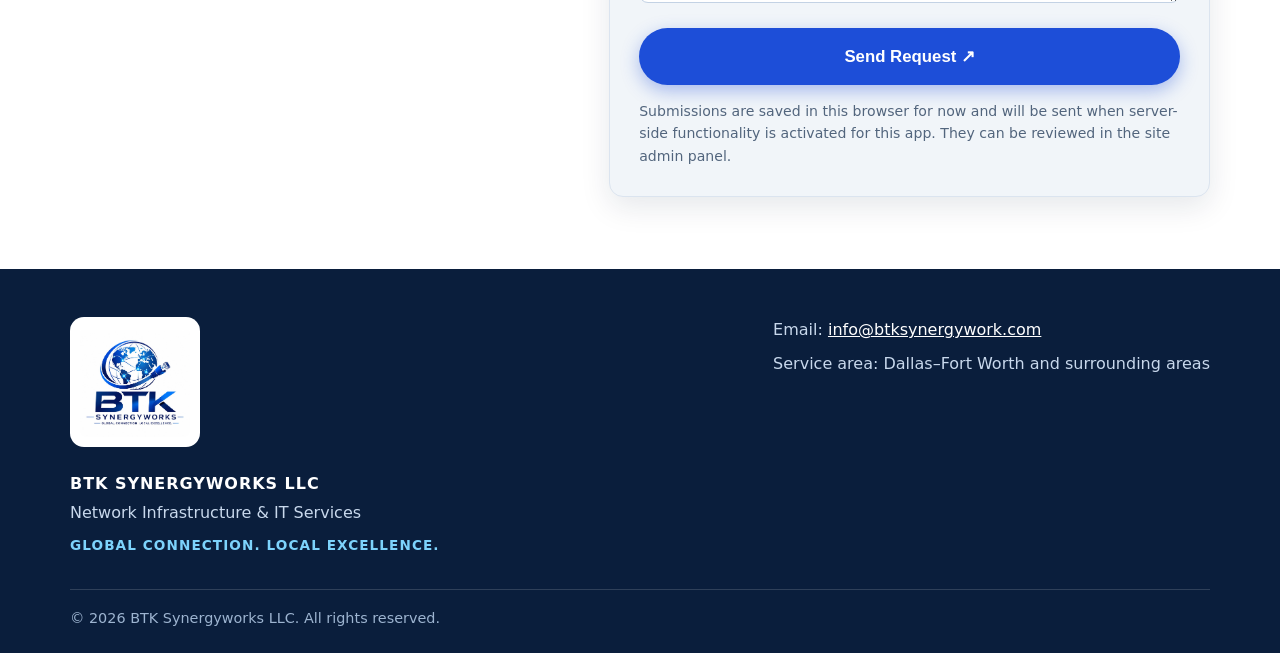
==== commit 3c68ba91: "Add BTK blog page: 10 topics, 2 full articles with popup reader, Blog in nav" ====
--- a/index.html
+++ b/index.html
@@ -5,7 +5,7 @@
   <meta name="viewport" content="width=device-width, initial-scale=1.0">
   <title>BTK Synergyworks LLC | Network Infrastructure &amp; IT Services — Dallas–Fort Worth</title>
   <meta name="description" content="BTK Synergyworks LLC delivers dependable network infrastructure installation and IT support in Dallas–Fort Worth: structured cabling (Cat 6 &amp; Cat 8), fiber optic installation, network equipment, on-site IT support, and office moves — building the network behind your business.">
-  <link rel="canonical" href="https://btk.onrender.com/">
+  <link rel="canonical" href="https://btk-2m8c.onrender.com/">
   <meta name="robots" content="index, follow">
   <meta name="theme-color" content="#0a1e3c">
   <!-- Open Graph -->
@@ -13,14 +13,14 @@
   <meta property="og:site_name" content="BTK Synergyworks LLC">
   <meta property="og:title" content="BTK Synergyworks LLC | Network Infrastructure &amp; IT Services">
   <meta property="og:description" content="Reliable connectivity. Expert execution. Structured cabling, fiber optic installation, network equipment, and on-site IT support for businesses in Dallas–Fort Worth.">
-  <meta property="og:url" content="https://btk.onrender.com/">
-  <meta property="og:image" content="https://btk.onrender.com/assets/btk-logo.jpg">
+  <meta property="og:url" content="https://btk-2m8c.onrender.com/">
+  <meta property="og:image" content="https://btk-2m8c.onrender.com/assets/btk-logo.jpg">
   <meta property="og:image:alt" content="BTK Synergyworks logo — globe with network nodes and an ethernet plug">
   <!-- Twitter -->
   <meta name="twitter:card" content="summary_large_image">
   <meta name="twitter:title" content="BTK Synergyworks LLC | Network Infrastructure &amp; IT Services">
   <meta name="twitter:description" content="Reliable connectivity. Expert execution. Structured cabling, fiber optic installation, network equipment, and on-site IT support for businesses in Dallas–Fort Worth.">
-  <meta name="twitter:image" content="https://btk.onrender.com/assets/btk-logo.jpg">
+  <meta name="twitter:image" content="https://btk-2m8c.onrender.com/assets/btk-logo.jpg">
   <!-- Icons -->
   <link rel="icon" type="image/png" sizes="48x48" href="/assets/favicon.png">
   <link rel="apple-touch-icon" sizes="180x180" href="/assets/apple-touch-icon.png">
@@ -33,7 +33,7 @@
     "@type": "ProfessionalService",
     "name": "BTK Synergyworks LLC",
     "description": "Network infrastructure installation and IT support: structured cabling, fiber optic installation, network equipment installation, on-site IT support, moves/adds/changes, and testing & documentation.",
-    "url": "https://btk.onrender.com/",
+    "url": "https://btk-2m8c.onrender.com/",
     "email": "info@btksynergywork.com",
     "areaServed": {
       "@type": "City",
@@ -68,6 +68,7 @@
         <a href="#services">Services</a>
         <a href="#about">About</a>
         <a href="#process">Our Process</a>
+        <a href="/blog/">Blog</a>
         <a href="#contact">Contact</a>
         <a class="btn btn-primary nav-cta" href="#contact">Request a Quote</a>
       </nav>
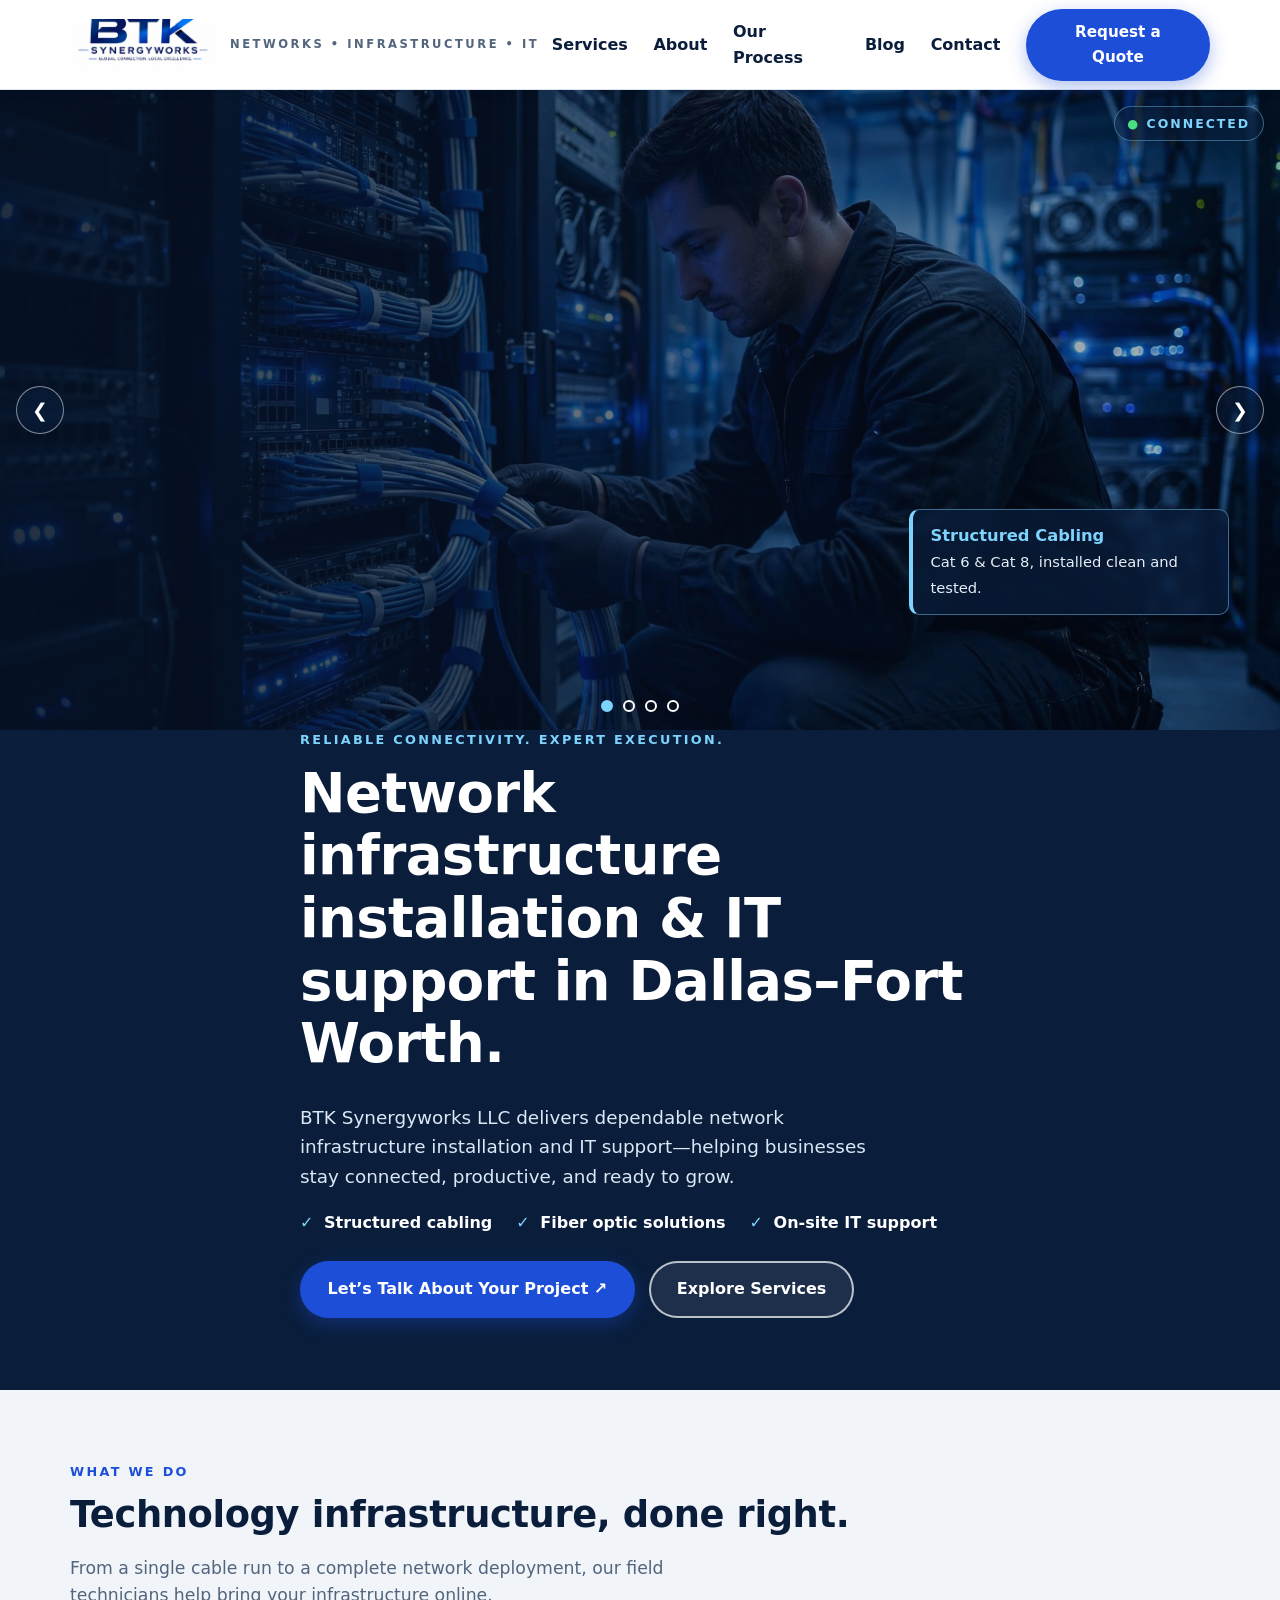
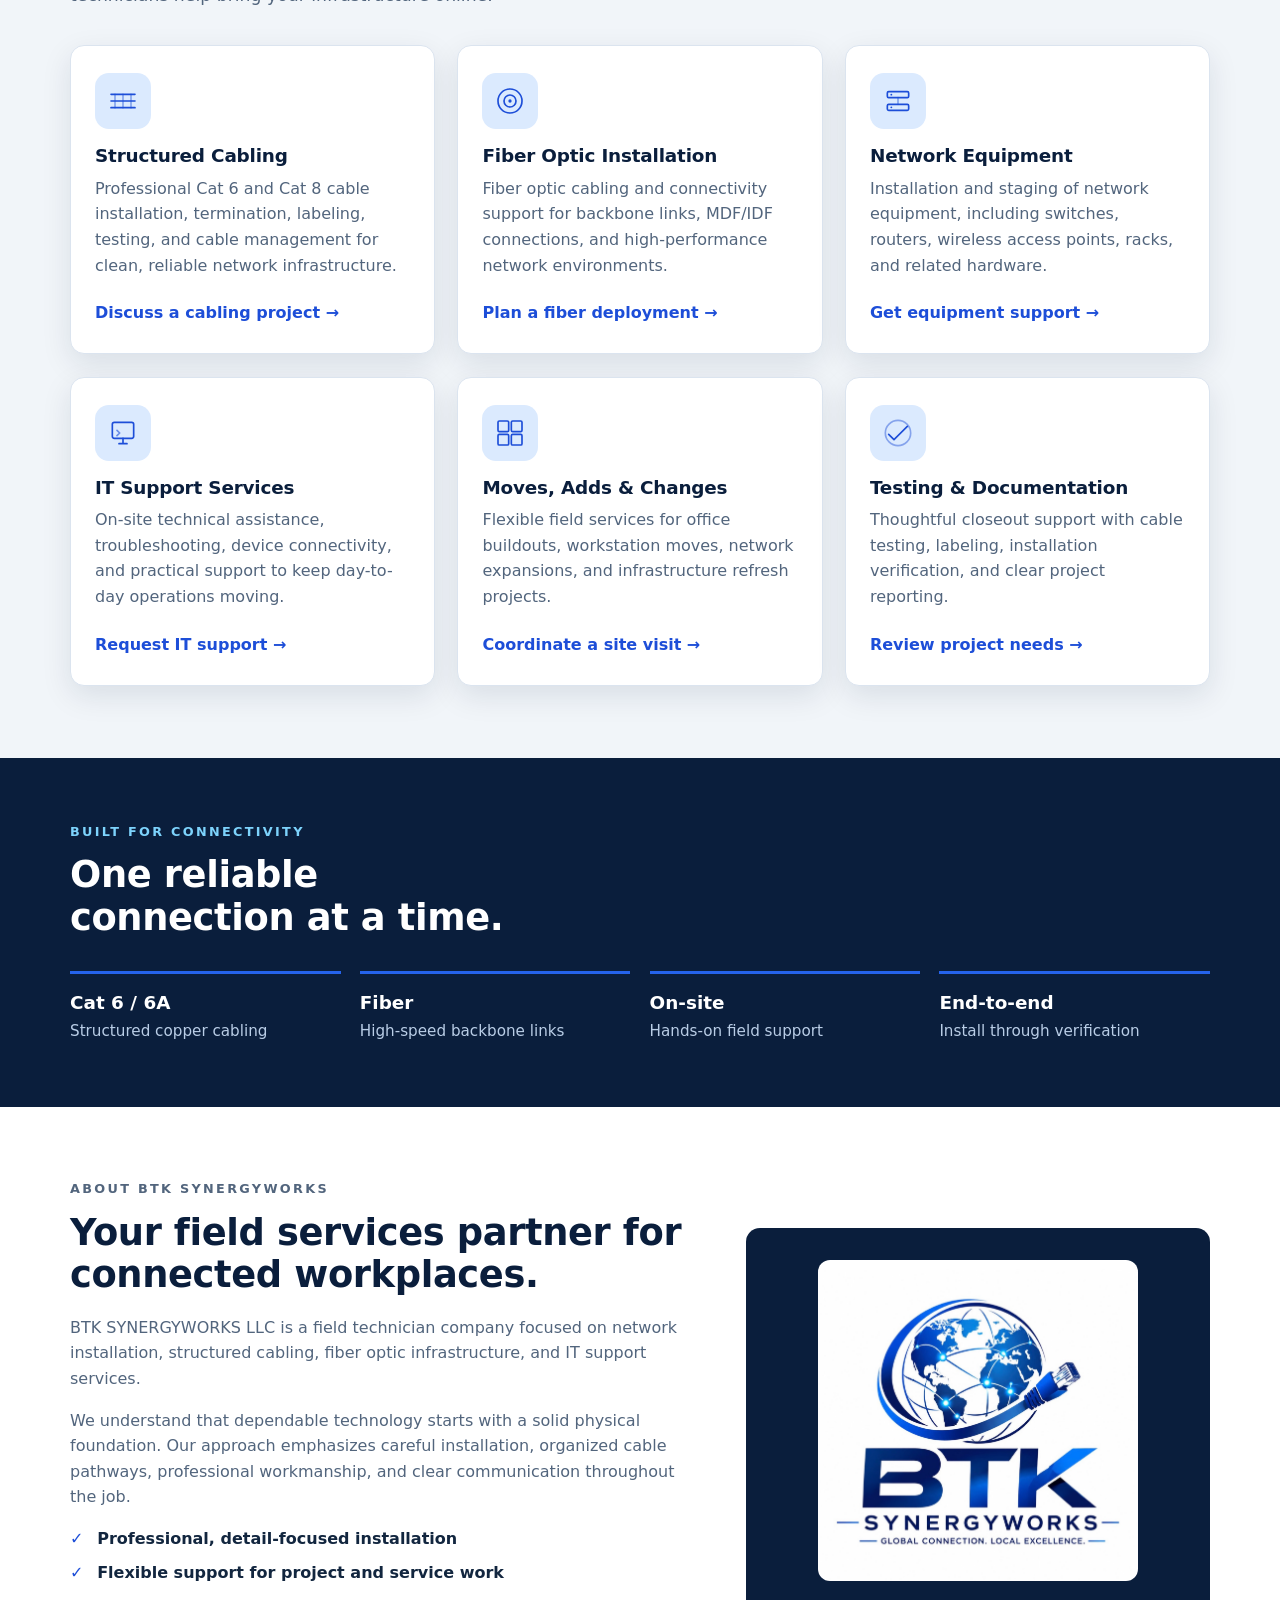
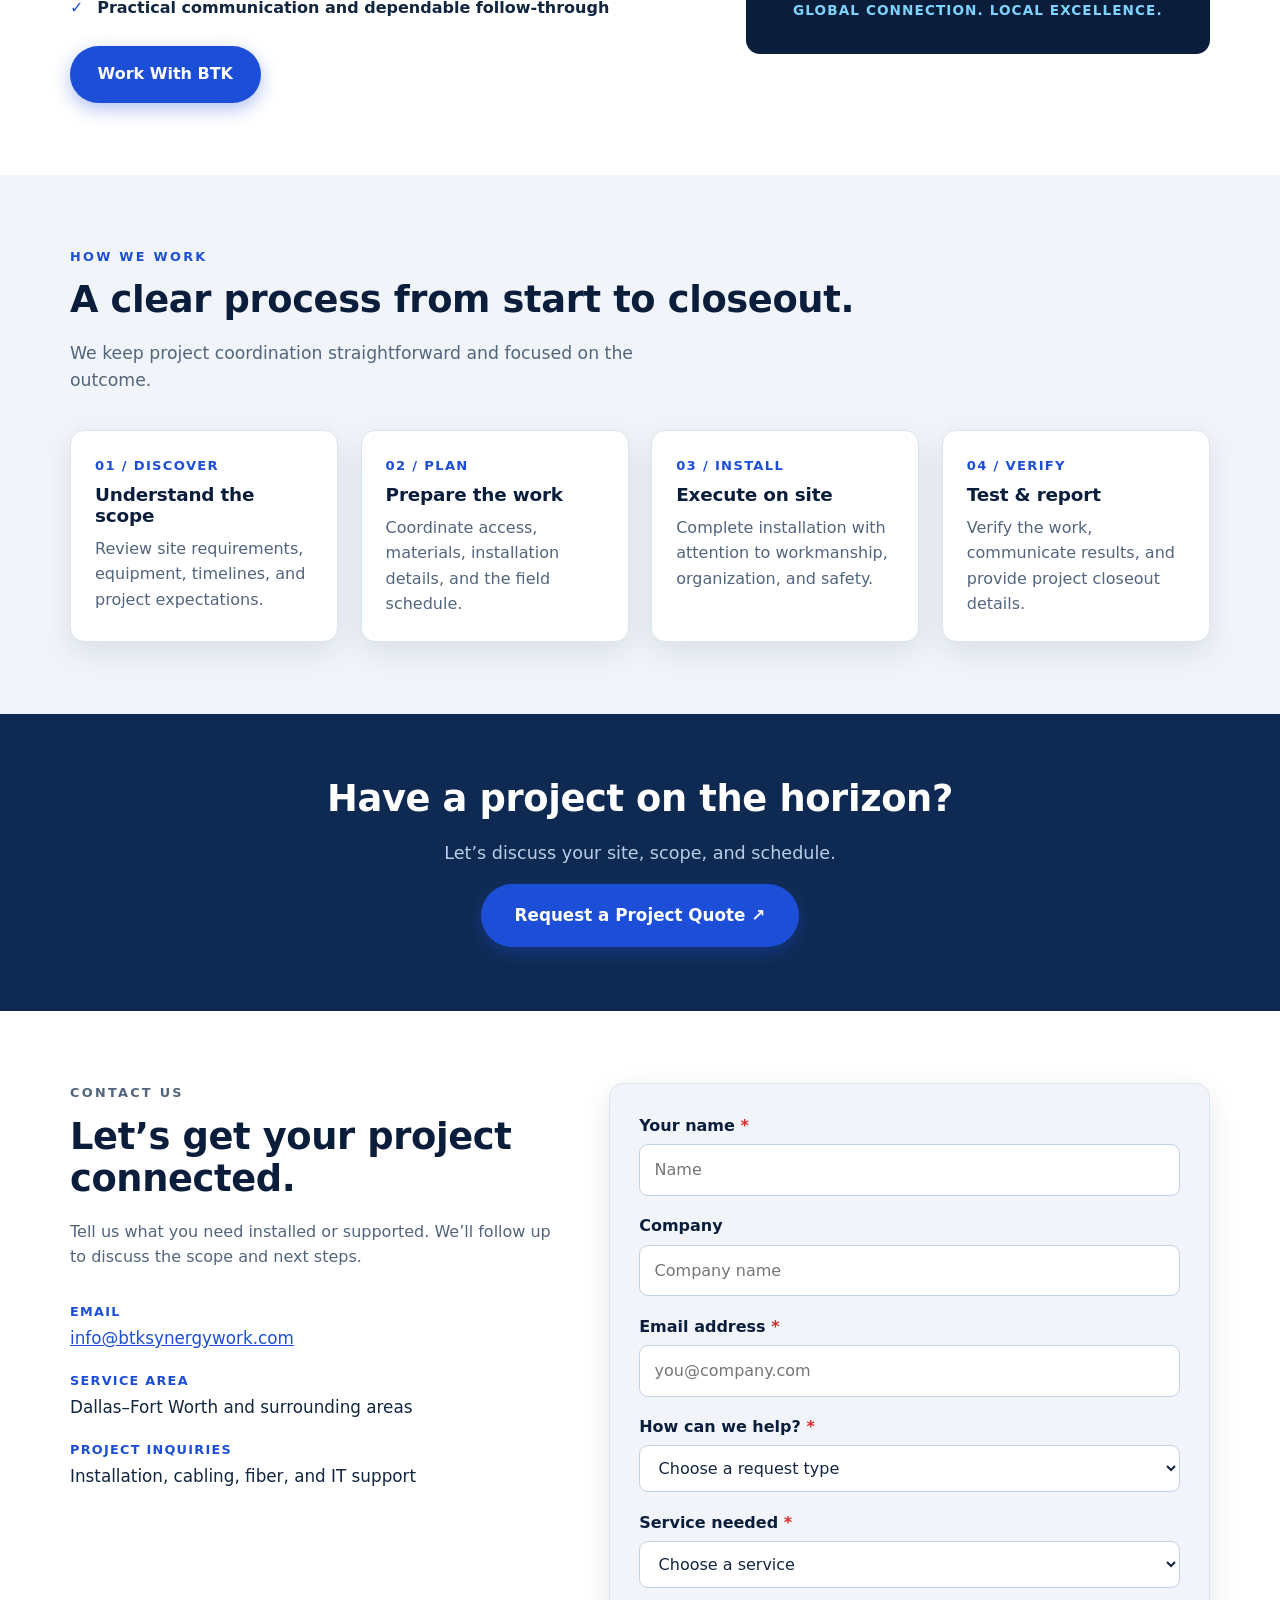
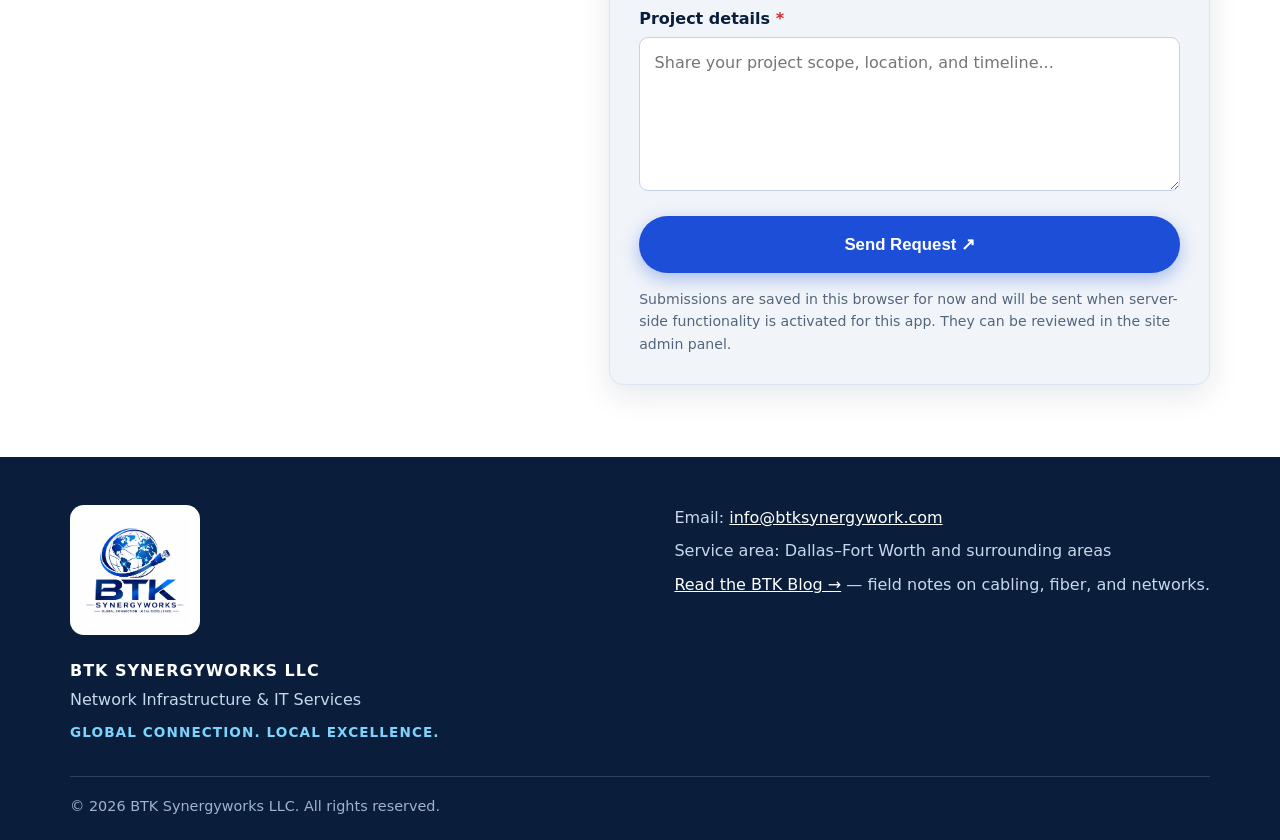
==== commit b1dc2c90: "SEO: keyword H1 + trimmed meta description, JSON-LD geo/address/logo, og:image dimensions, main land" ====
--- a/index.html
+++ b/index.html
@@ -4,7 +4,7 @@
   <meta charset="UTF-8">
   <meta name="viewport" content="width=device-width, initial-scale=1.0">
   <title>BTK Synergyworks LLC | Network Infrastructure &amp; IT Services — Dallas–Fort Worth</title>
-  <meta name="description" content="BTK Synergyworks LLC delivers dependable network infrastructure installation and IT support in Dallas–Fort Worth: structured cabling (Cat 6 &amp; Cat 8), fiber optic installation, network equipment, on-site IT support, and office moves — building the network behind your business.">
+  <meta name="description" content="Network infrastructure installation and IT support in Dallas–Fort Worth: structured cabling, fiber optic installation, network equipment, and on-site IT support.">
   <link rel="canonical" href="https://btk-2m8c.onrender.com/">
   <meta name="robots" content="index, follow">
   <meta name="theme-color" content="#0a1e3c">
@@ -15,6 +15,8 @@
   <meta property="og:description" content="Reliable connectivity. Expert execution. Structured cabling, fiber optic installation, network equipment, and on-site IT support for businesses in Dallas–Fort Worth.">
   <meta property="og:url" content="https://btk-2m8c.onrender.com/">
   <meta property="og:image" content="https://btk-2m8c.onrender.com/assets/btk-logo.jpg">
+  <meta property="og:image:width" content="1290">
+  <meta property="og:image:height" content="1291">
   <meta property="og:image:alt" content="BTK Synergyworks logo — globe with network nodes and an ethernet plug">
   <!-- Twitter -->
   <meta name="twitter:card" content="summary_large_image">
@@ -35,6 +37,18 @@
     "description": "Network infrastructure installation and IT support: structured cabling, fiber optic installation, network equipment installation, on-site IT support, moves/adds/changes, and testing & documentation.",
     "url": "https://btk-2m8c.onrender.com/",
     "email": "info@btksynergywork.com",
+    "logo": "https://btk-2m8c.onrender.com/assets/btk-logo.jpg",
+    "address": {
+      "@type": "PostalAddress",
+      "addressLocality": "Dallas–Fort Worth",
+      "addressRegion": "TX",
+      "addressCountry": "US"
+    },
+    "geo": {
+      "@type": "GeoCoordinates",
+      "latitude": 32.7767,
+      "longitude": -96.7970
+    },
     "areaServed": {
       "@type": "City",
       "name": "Dallas–Fort Worth"
@@ -75,6 +89,7 @@
     </div>
   </header>
 
+  <main>
   <!-- ============ HERO / CAROUSEL ============ -->
   <section class="hero" id="home" aria-label="Introduction">
     <div class="carousel" id="hero-carousel" aria-roledescription="carousel" aria-label="BTK Synergyworks services in pictures">
@@ -123,7 +138,7 @@
 
     <div class="hero-content container">
       <p class="eyebrow eyebrow-light">Reliable connectivity. Expert execution.</p>
-      <h1>Building the network behind your business.</h1>
+      <h1>Network infrastructure installation &amp; IT support in Dallas–Fort Worth.</h1>
       <p class="hero-intro">BTK Synergyworks LLC delivers dependable network infrastructure installation and IT support&mdash;helping businesses stay connected, productive, and ready to grow.</p>
       <ul class="hero-checklist">
         <li>Structured cabling</li>
@@ -359,6 +374,7 @@
       </div>
     </div>
   </section>
+  </main>
 
   <!-- ============ FOOTER ============ -->
   <footer class="site-footer">
@@ -372,6 +388,7 @@
       <div class="footer-contact">
         <p>Email: <a href="mailto:info@btksynergywork.com">info@btksynergywork.com</a></p>
         <p>Service area: Dallas&ndash;Fort Worth and surrounding areas</p>
+        <p><a href="/blog/">Read the BTK Blog &rarr;</a> — field notes on cabling, fiber, and networks.</p>
       </div>
     </div>
     <div class="container footer-legal">
--- a/styles.css
+++ b/styles.css
@@ -344,9 +344,85 @@
 .footer-legal { border-top: 1px solid rgba(255, 255, 255, 0.15); padding: 1.1rem 0 1.4rem; }
 .footer-legal p { margin: 0; font-size: 0.9rem; color: #9db4d0; }
 
+/* Blog */
+.blog-hero { background: var(--navy); color: #fff; padding: 3.5rem 0; }
+.blog-hero h1 { color: #fff; margin-bottom: 0.6rem; }
+.blog-hero-intro { color: #dbe7f5; font-size: 1.12rem; max-width: 640px; margin: 0; }
+.blog-list { background: var(--page); }
+.blog-grid {
+  display: grid; grid-template-columns: repeat(3, 1fr); gap: 1.4rem;
+  margin-top: 0.4rem;
+}
+.blog-card {
+  background: var(--card); border: 1px solid var(--line);
+  border-radius: var(--radius); overflow: hidden;
+  box-shadow: var(--shadow); cursor: pointer;
+  display: flex; flex-direction: column;
+  transition: transform 0.18s ease, box-shadow 0.18s ease;
+}
+.blog-card:hover, .blog-card:focus-visible { transform: translateY(-4px); box-shadow: 0 16px 36px rgba(10, 30, 60, 0.14); }
+.blog-card img { width: 100%; aspect-ratio: 16 / 9; object-fit: cover; }
+.blog-card-body { padding: 1.4rem 1.5rem 1.5rem; display: flex; flex-direction: column; flex: 1; }
+.blog-tag {
+  display: inline-block; align-self: flex-start;
+  background: var(--sky-soft); color: var(--royal);
+  font-size: 0.75rem; font-weight: 800; letter-spacing: 0.12em; text-transform: uppercase;
+  padding: 0.3rem 0.7rem; border-radius: 999px; margin: 0 0 0.7rem;
+}
+.blog-card h3 { margin-bottom: 0.5rem; }
+.blog-card-body > p { color: var(--muted); flex: 1; }
+.blog-card-foot { margin: 0.6rem 0 0; }
+.blog-soon {
+  display: inline-block; background: var(--page); color: var(--muted);
+  font-size: 0.82rem; font-weight: 700;
+  padding: 0.35rem 0.8rem; border-radius: 999px; border: 1px solid var(--line);
+}
+.main-nav a[aria-current="page"] { color: var(--royal); }
+body.no-scroll { overflow: hidden; }
+
+/* Blog article popup */
+.blog-popup {
+  position: fixed; inset: 0; z-index: 150;
+  background: rgba(10, 30, 60, 0.72);
+  display: flex; align-items: flex-start; justify-content: center;
+  overflow-y: auto; padding: 2rem 1rem;
+}
+.blog-popup[hidden] { display: none; }
+.blog-popup-card {
+  position: relative;
+  background: #fff; border-radius: var(--radius);
+  box-shadow: 0 24px 60px rgba(10, 30, 60, 0.4);
+  width: min(720px, 100%);
+  margin: auto;
+  padding: 1.6rem 1.8rem 2rem;
+}
+.blog-back {
+  background: none; border: none; cursor: pointer;
+  color: var(--royal); font: inherit; font-weight: 700;
+  padding: 0.3rem 0; margin-bottom: 1rem;
+}
+.blog-back:hover { text-decoration: underline; }
+.blog-popup-card > img { width: 100%; border-radius: 10px; margin-bottom: 1.1rem; }
+.blog-popup-card h2 { margin-bottom: 0.9rem; }
+.blog-popup-card #blog-popup-body p { color: var(--ink); }
+.blog-soon-note {
+  background: var(--sky-soft); border-left: 4px solid var(--royal);
+  padding: 0.7rem 0.9rem; border-radius: 6px;
+  font-size: 0.95rem; color: var(--navy) !important;
+}
+.blog-cta {
+  margin-top: 1.4rem; padding: 1.1rem 1.2rem;
+  background: var(--sky-soft); border-left: 4px solid var(--royal);
+  border-radius: 6px;
+}
+.blog-cta p { color: var(--navy) !important; margin-bottom: 0.6rem; }
+.blog-cta p:last-child { margin-bottom: 0; }
+.blog-cta-links a { color: var(--royal); font-weight: 700; }
+
 /* Responsive */
 @media (max-width: 960px) {
   .service-grid { grid-template-columns: repeat(2, 1fr); }
+  .blog-grid { grid-template-columns: repeat(2, 1fr); }
   .feature-list { grid-template-columns: repeat(2, 1fr); }
   .process-steps { grid-template-columns: repeat(2, 1fr); }
   .about-grid, .contact-grid { grid-template-columns: 1fr; gap: 2rem; }
@@ -365,7 +441,7 @@
   .main-nav.is-open { display: flex; }
   .main-nav a { padding: 0.7rem 0; width: 100%; }
   .nav-cta { width: 100%; text-align: center; margin-top: 0.5rem; }
-  .service-grid, .feature-list, .process-steps { grid-template-columns: 1fr; }
+  .service-grid, .feature-list, .process-steps, .blog-grid { grid-template-columns: 1fr; }
   .carousel { height: 460px; }
   .slide-callout { display: none; }
   .carousel-arrow { width: 40px; height: 40px; }
